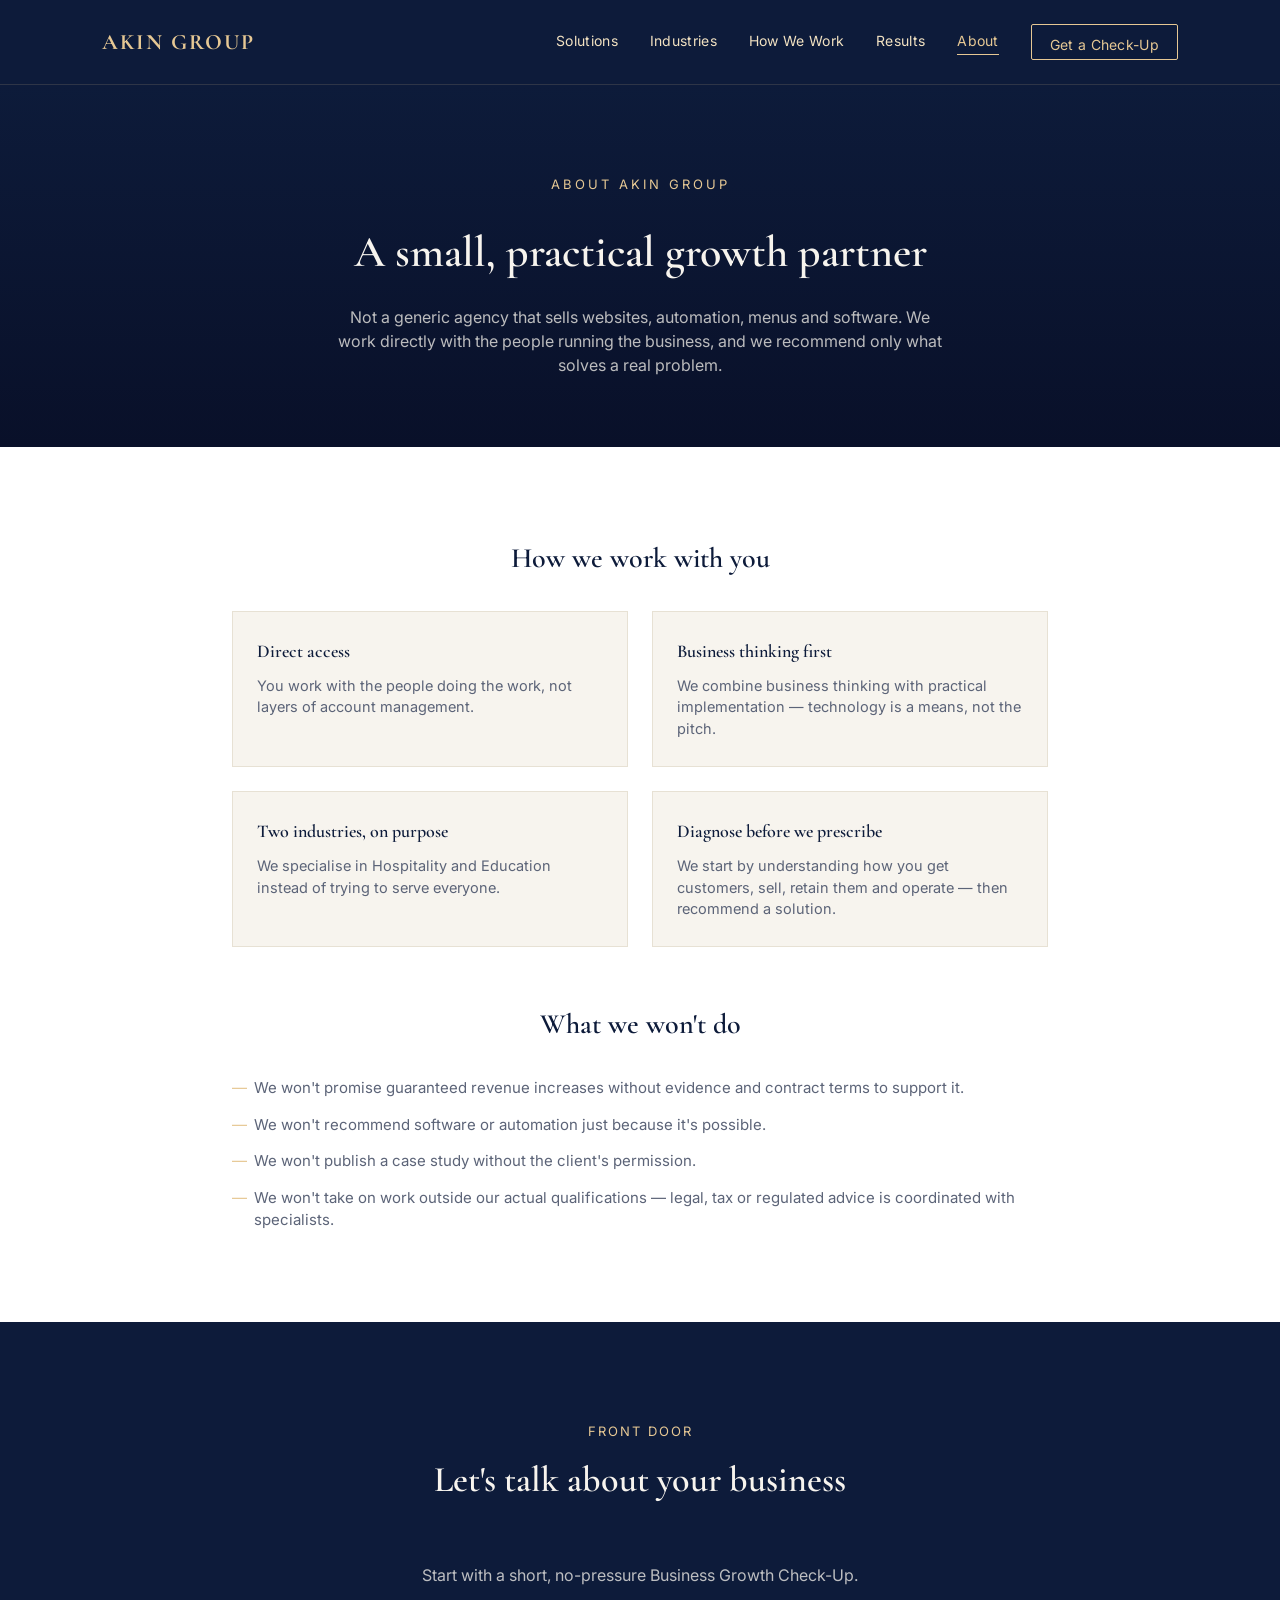
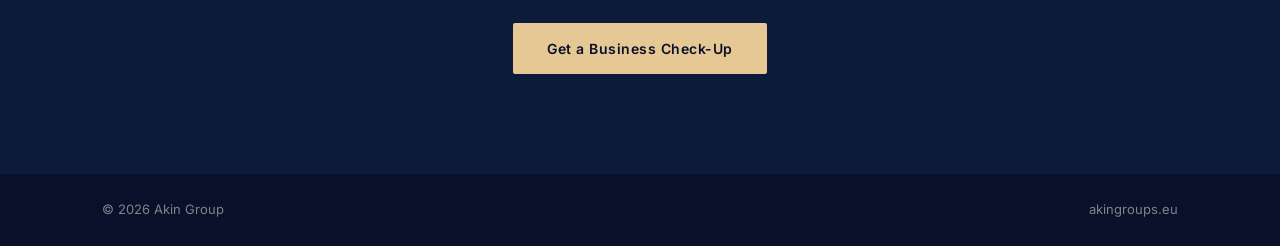
==== site/about.html @ c228239d "Initial commit: Akin Group marketing site Static site (14 pages) covering Solutions, Industries, How" ====
<!DOCTYPE html>
<html lang="en">
<head>
<meta charset="UTF-8">
<meta name="viewport" content="width=device-width, initial-scale=1.0">
<title>About | Akin Group</title>
<meta name="description" content="Akin Group is a small, practical business growth partner for Hospitality and Education.">
<link rel="stylesheet" href="styles.css">
</head>
<body>

<header class="site-header">
  <div class="container header-inner">
    <a href="index.html" class="logo">AKIN GROUP</a>
    <nav class="nav">
      <a href="solutions.html">Solutions</a>
      <a href="industries.html">Industries</a>
      <a href="how-we-work.html">How We Work</a>
      <a href="results.html">Results</a>
      <a href="about.html">About</a>
      <a href="contact.html" class="nav-cta">Get a Check-Up</a>
    </nav>
  </div>
</header>

<main>

  <section class="page-hero">
    <div class="container">
      <p class="eyebrow">About Akin Group</p>
      <h1>A small, practical growth partner</h1>
      <p class="page-hero-sub">Not a generic agency that sells websites, automation, menus and software. We work directly with the people running the business, and we recommend only what solves a real problem.</p>
    </div>
  </section>

  <section class="content-section">
    <div class="container narrow">
      <h2 class="content-h2">How we work with you</h2>
      <div class="about-points">
        <div class="about-point">
          <h3>Direct access</h3>
          <p>You work with the people doing the work, not layers of account management.</p>
        </div>
        <div class="about-point">
          <h3>Business thinking first</h3>
          <p>We combine business thinking with practical implementation &mdash; technology is a means, not the pitch.</p>
        </div>
        <div class="about-point">
          <h3>Two industries, on purpose</h3>
          <p>We specialise in Hospitality and Education instead of trying to serve everyone.</p>
        </div>
        <div class="about-point">
          <h3>Diagnose before we prescribe</h3>
          <p>We start by understanding how you get customers, sell, retain them and operate &mdash; then recommend a solution.</p>
        </div>
      </div>

      <h2 class="content-h2">What we won't do</h2>
      <ul class="plain-list">
        <li>We won't promise guaranteed revenue increases without evidence and contract terms to support it.</li>
        <li>We won't recommend software or automation just because it's possible.</li>
        <li>We won't publish a case study without the client's permission.</li>
        <li>We won't take on work outside our actual qualifications &mdash; legal, tax or regulated advice is coordinated with specialists.</li>
      </ul>
    </div>
  </section>

  <section class="cta-section">
    <div class="container">
      <p class="section-label">Front Door</p>
      <h2>Let's talk about your business</h2>
      <p class="cta-sub">Start with a short, no-pressure Business Growth Check-Up.</p>
      <a href="contact.html" class="btn btn-primary">Get a Business Check-Up</a>
    </div>
  </section>

</main>

<footer class="site-footer">
  <div class="container">
    <span>&copy; 2026 Akin Group</span>
    <span>akingroups.eu</span>
  </div>
</footer>

<script src="site.js" defer></script>
</body>
</html>
---- site/styles.css ----
@import url('https://fonts.googleapis.com/css2?family=Cormorant+Garamond:wght@500;600;700&family=Inter:wght@400;500;600&display=swap');

:root {
  --navy: #0d1b3a;
  --navy-deep: #091029;
  --gold: #e6c894;
  --gold-soft: #f2e2c2;
  --cream: #f7f4ee;
  --ink: #1c2333;
  --muted: #5c6478;
  --serif: 'Cormorant Garamond', Georgia, serif;
  --sans: 'Inter', -apple-system, sans-serif;
}

* { box-sizing: border-box; margin: 0; padding: 0; }

body {
  font-family: var(--sans);
  color: var(--ink);
  background: var(--cream);
  line-height: 1.5;
}

.container {
  max-width: 1140px;
  margin: 0 auto;
  padding: 0 32px;
}

h1, h2, h3 {
  font-family: var(--serif);
  font-weight: 600;
  color: var(--navy);
}

a { text-decoration: none; color: inherit; }

/* Focus visibility for keyboard users */
a:focus-visible,
button:focus-visible,
input:focus-visible,
select:focus-visible,
textarea:focus-visible {
  outline: 2px solid var(--gold);
  outline-offset: 2px;
}

/* Respect reduced-motion preference: kill transform/scroll motion, keep simple color fades */
@media (prefers-reduced-motion: reduce) {
  * { scroll-behavior: auto !important; }
  .card, .card:hover,
  .industry, .industry:hover,
  .btn, .btn:hover, .btn:active,
  .pager-arrow, .pager-prev:hover .pager-arrow, .pager-next:hover .pager-arrow,
  .card-link span, .industry-link span,
  .card:hover .card-link span, .industry:hover .industry-link span,
  .reveal {
    transition: none !important;
    transform: none !important;
    opacity: 1 !important;
  }
}

/* Scroll reveal */
.reveal {
  opacity: 0;
  transform: translateY(16px);
  transition: opacity 0.5s ease, transform 0.5s ease;
}

.reveal.is-visible {
  opacity: 1;
  transform: translateY(0);
}

/* Header */
.site-header {
  background: var(--navy);
  border-bottom: 1px solid rgba(230, 200, 148, 0.15);
  position: sticky;
  top: 0;
  z-index: 50;
  transition: box-shadow 0.2s ease, background 0.2s ease;
}

.site-header.is-scrolled {
  background: var(--navy-deep);
  box-shadow: 0 4px 20px rgba(0, 0, 0, 0.25);
}

.header-inner {
  display: flex;
  align-items: center;
  justify-content: space-between;
  height: 84px;
}

.logo {
  font-family: var(--serif);
  font-weight: 700;
  font-size: 22px;
  letter-spacing: 2px;
  color: var(--gold);
  transition: color 0.15s ease;
}

.logo:hover { color: var(--gold-soft); }

.nav {
  display: flex;
  align-items: center;
  gap: 32px;
}

.nav a {
  position: relative;
  font-size: 14px;
  color: var(--gold-soft);
  letter-spacing: 0.3px;
  padding-bottom: 4px;
  transition: color 0.15s ease;
}

.nav a:not(.nav-cta)::after {
  content: "";
  position: absolute;
  left: 0;
  bottom: 0;
  width: 0;
  height: 1px;
  background: var(--gold);
  transition: width 0.2s ease;
}

.nav a:not(.nav-cta):hover { color: var(--gold); }
.nav a:not(.nav-cta):hover::after { width: 100%; }

.nav a.is-active:not(.nav-cta) { color: var(--gold); }
.nav a.is-active:not(.nav-cta)::after { width: 100%; }

.nav-cta {
  border: 1px solid var(--gold);
  padding: 9px 18px;
  border-radius: 2px;
  color: var(--gold) !important;
  transition: background 0.15s ease, color 0.15s ease;
}

.nav-cta:hover {
  background: var(--gold);
  color: var(--navy-deep) !important;
}

/* Hero */
.hero {
  background: linear-gradient(180deg, var(--navy) 0%, var(--navy-deep) 100%);
  color: var(--cream);
  padding: 110px 0 100px;
  text-align: center;
}

.eyebrow {
  font-size: 13px;
  letter-spacing: 3px;
  text-transform: uppercase;
  color: var(--gold);
  margin-bottom: 24px;
}

.hero h1 {
  font-size: 56px;
  line-height: 1.15;
  color: var(--cream);
  max-width: 780px;
  margin: 0 auto 28px;
}

.hero-sub {
  max-width: 620px;
  margin: 0 auto 40px;
  color: rgba(247, 244, 238, 0.75);
  font-size: 17px;
}

.btn {
  display: inline-block;
  padding: 15px 34px;
  font-size: 14px;
  letter-spacing: 0.5px;
  border-radius: 2px;
  transition: background 0.15s ease, transform 0.15s ease, box-shadow 0.15s ease;
}

.btn-primary {
  background: var(--gold);
  color: var(--navy-deep);
  font-weight: 600;
}

.btn-primary:hover {
  background: var(--gold-soft);
  transform: translateY(-2px);
  box-shadow: 0 8px 20px rgba(230, 200, 148, 0.35);
}

.btn-primary:active {
  transform: translateY(0);
  box-shadow: none;
}

/* Loop bar */
.loop {
  background: var(--navy-deep);
  padding: 22px 0;
}

.loop-steps {
  list-style: none;
  display: flex;
  justify-content: center;
  flex-wrap: wrap;
  gap: 28px;
}

.loop-steps li {
  font-size: 13px;
  letter-spacing: 1px;
  color: rgba(247, 244, 238, 0.6);
  text-transform: uppercase;
  display: flex;
  align-items: center;
  gap: 8px;
}

.loop-steps span {
  color: var(--gold);
  font-family: var(--serif);
  font-size: 13px;
}

/* Section shared */
.section-label {
  font-size: 13px;
  letter-spacing: 2px;
  text-transform: uppercase;
  color: var(--gold);
  margin-bottom: 12px;
  text-align: center;
}

section h2 {
  font-size: 36px;
  text-align: center;
  margin-bottom: 56px;
}

.solutions, .industries, .process { padding: 100px 0; }

/* Cards */
.card-grid {
  display: grid;
  grid-template-columns: repeat(4, 1fr);
  gap: 28px;
}

.card {
  display: block;
  background: #fff;
  border: 1px solid #e7e1d4;
  padding: 32px 26px;
  transition: border-color 0.15s ease, transform 0.15s ease;
}

.card:hover {
  border-color: var(--gold);
  transform: translateY(-2px);
  box-shadow: 0 10px 24px rgba(13, 27, 58, 0.08);
}

.card-index {
  font-family: var(--serif);
  color: var(--gold);
  font-size: 22px;
  display: block;
  margin-bottom: 14px;
}

.card h3 {
  font-size: 20px;
  margin-bottom: 12px;
}

.card p {
  color: var(--muted);
  font-size: 14.5px;
}

.card-link, .industry-link {
  display: inline-block;
  margin-top: 16px;
  color: var(--navy);
  font-weight: 600;
  font-size: 13px;
  letter-spacing: 0.3px;
}

.card-link span, .industry-link span {
  display: inline-block;
  transition: transform 0.15s ease;
}

.card:hover .card-link span, .industry:hover .industry-link span {
  transform: translateX(4px);
}

/* Industries */
.industries { background: #fff; }

.industry-grid {
  display: grid;
  grid-template-columns: repeat(3, 1fr);
  gap: 28px;
}

.industry {
  display: block;
  padding: 36px 30px;
  border-left: 3px solid var(--gold);
  background: var(--cream);
  transition: background 0.15s ease;
}

.industry:hover { background: #efe8d8; }

.industry h3 {
  font-size: 21px;
  margin-bottom: 10px;
}

.industry p {
  color: var(--muted);
  font-size: 14.5px;
}

/* Process */
.process-steps {
  list-style: none;
  display: flex;
  flex-wrap: wrap;
  justify-content: center;
  gap: 12px;
}

.process-steps li {
  font-family: var(--serif);
  font-size: 16px;
  color: var(--navy);
  background: #fff;
  border: 1px solid #e7e1d4;
  padding: 12px 22px;
  transition: background 0.15s ease, border-color 0.15s ease;
}

.process-steps li:hover {
  background: var(--cream);
  border-color: var(--gold);
}

/* CTA */
.cta-section {
  background: var(--navy);
  color: var(--cream);
  text-align: center;
  padding: 100px 0;
}

.cta-section h2 { color: var(--cream); }
.cta-section .section-label { color: var(--gold); }

.cta-sub {
  max-width: 560px;
  margin: 0 auto 36px;
  color: rgba(247, 244, 238, 0.75);
  font-size: 16px;
}

/* Footer */
.site-footer {
  background: var(--navy-deep);
  color: rgba(247, 244, 238, 0.5);
  font-size: 13px;
  padding: 26px 0;
}

.site-footer .container {
  display: flex;
  justify-content: space-between;
}

/* Detail pages: two-col lists, goal box, journey strip */
.two-col-list {
  list-style: none;
  display: grid;
  grid-template-columns: repeat(2, 1fr);
  gap: 12px 32px;
  margin-bottom: 8px;
}

.two-col-list li {
  padding-left: 22px;
  position: relative;
  color: var(--muted);
  font-size: 15px;
}

.two-col-list li::before {
  content: "\2014";
  position: absolute;
  left: 0;
  color: var(--gold);
}

.goal-box {
  background: var(--navy);
  color: var(--cream);
  padding: 30px 34px;
  margin: 40px 0 60px;
}

.goal-box .section-label { color: var(--gold); margin-bottom: 8px; }

.goal-box p {
  font-family: var(--serif);
  font-size: 21px;
  color: var(--cream);
}

.sub-block { margin-bottom: 56px; }
.sub-block h3.block-title {
  font-size: 20px;
  color: var(--navy);
  margin-bottom: 18px;
}

.journey-strip {
  display: flex;
  flex-wrap: wrap;
  justify-content: center;
  align-items: center;
  gap: 10px;
  margin: 48px 0;
}

.journey-strip span {
  font-family: var(--serif);
  font-size: 16px;
  color: var(--navy);
  background: var(--cream);
  border: 1px solid #e7e1d4;
  padding: 10px 18px;
  transition: background 0.15s ease, border-color 0.15s ease;
}

.journey-strip span:hover {
  background: #efe8d8;
  border-color: var(--gold);
}

.journey-strip em {
  color: var(--gold);
  font-style: normal;
}

.positioning-note {
  border-left: 3px solid var(--gold);
  padding: 20px 24px;
  background: var(--cream);
  font-size: 15.5px;
  color: var(--ink);
}

.positioning-note strong { color: var(--navy); }

/* Prev/next pager (solution & industry detail pages) */
.pager {
  display: flex;
  justify-content: space-between;
  gap: 24px;
  margin-top: 64px;
  padding-top: 36px;
  border-top: 1px solid #e7e1d4;
}

.pager-link {
  display: flex;
  flex-direction: column;
  gap: 6px;
  max-width: 46%;
  color: var(--navy);
}

.pager-next { text-align: right; margin-left: auto; }

.pager-label {
  font-size: 12px;
  letter-spacing: 1px;
  text-transform: uppercase;
  color: var(--gold);
  display: inline-flex;
  align-items: center;
  gap: 6px;
}

.pager-prev .pager-label { flex-direction: row; }
.pager-next .pager-label { flex-direction: row-reverse; }

.pager-arrow { transition: transform 0.15s ease; display: inline-block; }
.pager-prev:hover .pager-arrow { transform: translateX(-4px); }
.pager-next:hover .pager-arrow { transform: translateX(4px); }

.pager-title {
  font-family: var(--serif);
  font-size: 19px;
}

.pager-title { transition: color 0.15s ease; }
.pager-prev:hover .pager-title,
.pager-next:hover .pager-title { color: var(--gold); }

/* Page hero (sub-pages) */
.page-hero {
  background: linear-gradient(180deg, var(--navy) 0%, var(--navy-deep) 100%);
  color: var(--cream);
  padding: 90px 0 70px;
  text-align: center;
}

.page-hero h1 {
  color: var(--cream);
  font-size: 44px;
  margin: 18px 0 20px;
}

.page-hero-sub {
  max-width: 620px;
  margin: 0 auto;
  color: rgba(247, 244, 238, 0.75);
  font-size: 16px;
}

/* Generic content sections */
.content-section { padding: 90px 0; background: #fff; }
.container.narrow { max-width: 880px; }

.placeholder-note {
  background: var(--cream);
  border-left: 3px solid var(--gold);
  padding: 20px 24px;
  color: var(--muted);
  font-size: 15px;
  margin-bottom: 56px;
}

.content-h2 {
  font-size: 28px;
  margin-bottom: 32px;
}

.measure-grid, .about-points {
  display: grid;
  grid-template-columns: repeat(2, 1fr);
  gap: 24px;
  margin-bottom: 56px;
}

.measure-card, .about-point {
  padding: 26px 24px;
  background: var(--cream);
  border: 1px solid #e7e1d4;
  transition: background 0.15s ease, border-color 0.15s ease;
}

.measure-card:hover, .about-point:hover {
  background: #efe8d8;
  border-color: var(--gold);
}

.measure-card h3, .about-point h3 {
  font-size: 18px;
  margin-bottom: 10px;
}

.measure-card p, .about-point p {
  color: var(--muted);
  font-size: 14.5px;
}

.plain-list {
  list-style: none;
  display: flex;
  flex-direction: column;
  gap: 14px;
}

.plain-list li {
  padding-left: 22px;
  position: relative;
  color: var(--muted);
  font-size: 15px;
}

.plain-list li::before {
  content: "\2014";
  position: absolute;
  left: 0;
  color: var(--gold);
}

/* Contact page */
.contact-grid {
  display: grid;
  grid-template-columns: 1.4fr 1fr;
  gap: 48px;
}

.contact-form {
  display: flex;
  flex-direction: column;
  gap: 18px;
}

.contact-form label {
  display: flex;
  flex-direction: column;
  gap: 6px;
  font-size: 13px;
  color: var(--navy);
  font-weight: 500;
}

.contact-form input,
.contact-form select,
.contact-form textarea {
  font-family: var(--sans);
  font-size: 15px;
  padding: 11px 14px;
  border: 1px solid #d9d2c1;
  background: var(--cream);
  color: var(--ink);
  transition: border-color 0.15s ease, box-shadow 0.15s ease;
}

.contact-form input:focus,
.contact-form select:focus,
.contact-form textarea:focus {
  outline: none;
  border-color: var(--gold);
  box-shadow: 0 0 0 3px rgba(230, 200, 148, 0.25);
}

.contact-form button { align-self: flex-start; border: none; cursor: pointer; }

.contact-details {
  display: flex;
  flex-direction: column;
  gap: 26px;
}

.contact-item h3 {
  font-size: 15px;
  color: var(--navy);
  margin-bottom: 6px;
}

.contact-item p {
  color: var(--muted);
  font-size: 15px;
}

.contact-item a { color: var(--navy); font-weight: 500; }

/* Responsive */
@media (max-width: 900px) {
  .card-grid { grid-template-columns: repeat(2, 1fr); }
  .industry-grid { grid-template-columns: 1fr; }
  .hero h1 { font-size: 38px; }
  .nav { gap: 18px; }
  .nav a:not(.nav-cta) { display: none; }
  .contact-grid { grid-template-columns: 1fr; }
  .measure-grid, .about-points { grid-template-columns: 1fr; }
  .pager { flex-direction: column; gap: 20px; }
  .pager-link, .pager-next { max-width: 100%; text-align: left; margin-left: 0; }
  .pager-next .pager-label { flex-direction: row; }
}

@media (max-width: 560px) {
  .card-grid { grid-template-columns: 1fr; }
  section h2 { font-size: 28px; }
}
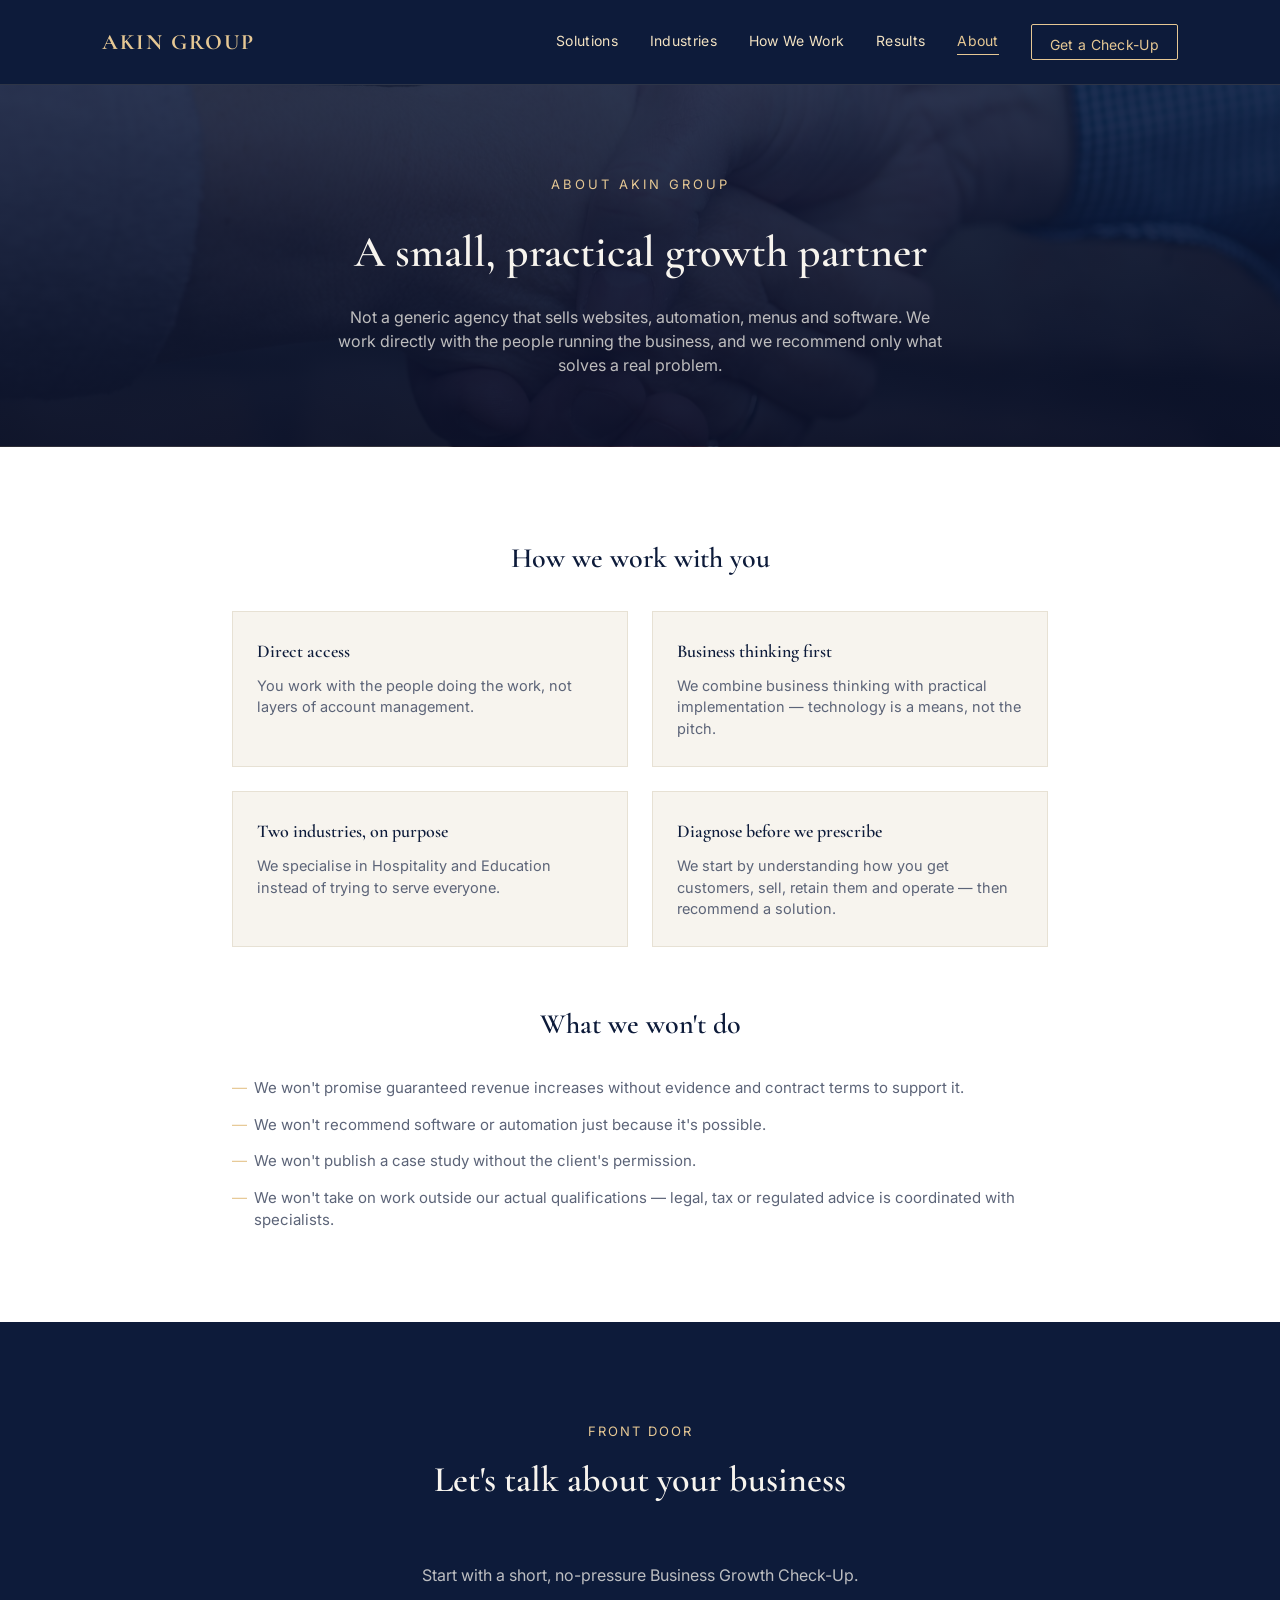
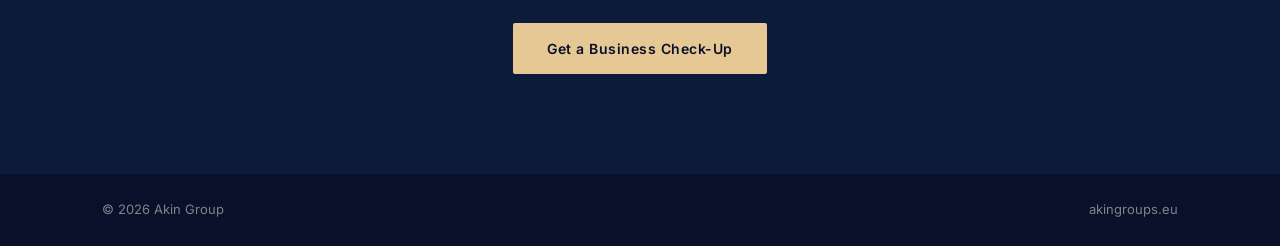
==== commit 12b90f6f: "Add stock photography to heroes and industry cards Free Unsplash-License images (images.unsplash.com" ====
--- a/site/about.html
+++ b/site/about.html
@@ -25,7 +25,7 @@
 
 <main>
 
-  <section class="page-hero">
+  <section class="page-hero" style="--bg-image:url('assets/images/about-handshake.jpg')">
     <div class="container">
       <p class="eyebrow">About Akin Group</p>
       <h1>A small, practical growth partner</h1>
--- a/site/styles.css
+++ b/site/styles.css
@@ -153,7 +153,10 @@
 
 /* Hero */
 .hero {
-  background: linear-gradient(180deg, var(--navy) 0%, var(--navy-deep) 100%);
+  background-color: var(--navy);
+  background-image: linear-gradient(180deg, rgba(13, 27, 58, 0.87) 0%, rgba(9, 16, 41, 0.94) 100%), var(--bg-image, none);
+  background-size: cover;
+  background-position: center;
   color: var(--cream);
   padding: 110px 0 100px;
   text-align: center;
@@ -324,13 +327,24 @@
 
 .industry {
   display: block;
-  padding: 36px 30px;
   border-left: 3px solid var(--gold);
   background: var(--cream);
   transition: background 0.15s ease;
+  overflow: hidden;
 }
 
 .industry:hover { background: #efe8d8; }
+
+.industry-img {
+  height: 150px;
+  background-size: cover;
+  background-position: center;
+  transition: transform 0.3s ease;
+}
+
+.industry:hover .industry-img { transform: scale(1.05); }
+
+.industry-body { padding: 28px 30px 32px; }
 
 .industry h3 {
   font-size: 21px;
@@ -529,7 +543,10 @@
 
 /* Page hero (sub-pages) */
 .page-hero {
-  background: linear-gradient(180deg, var(--navy) 0%, var(--navy-deep) 100%);
+  background-color: var(--navy);
+  background-image: linear-gradient(180deg, rgba(13, 27, 58, 0.87) 0%, rgba(9, 16, 41, 0.94) 100%), var(--bg-image, none);
+  background-size: cover;
+  background-position: center;
   color: var(--cream);
   padding: 90px 0 70px;
   text-align: center;
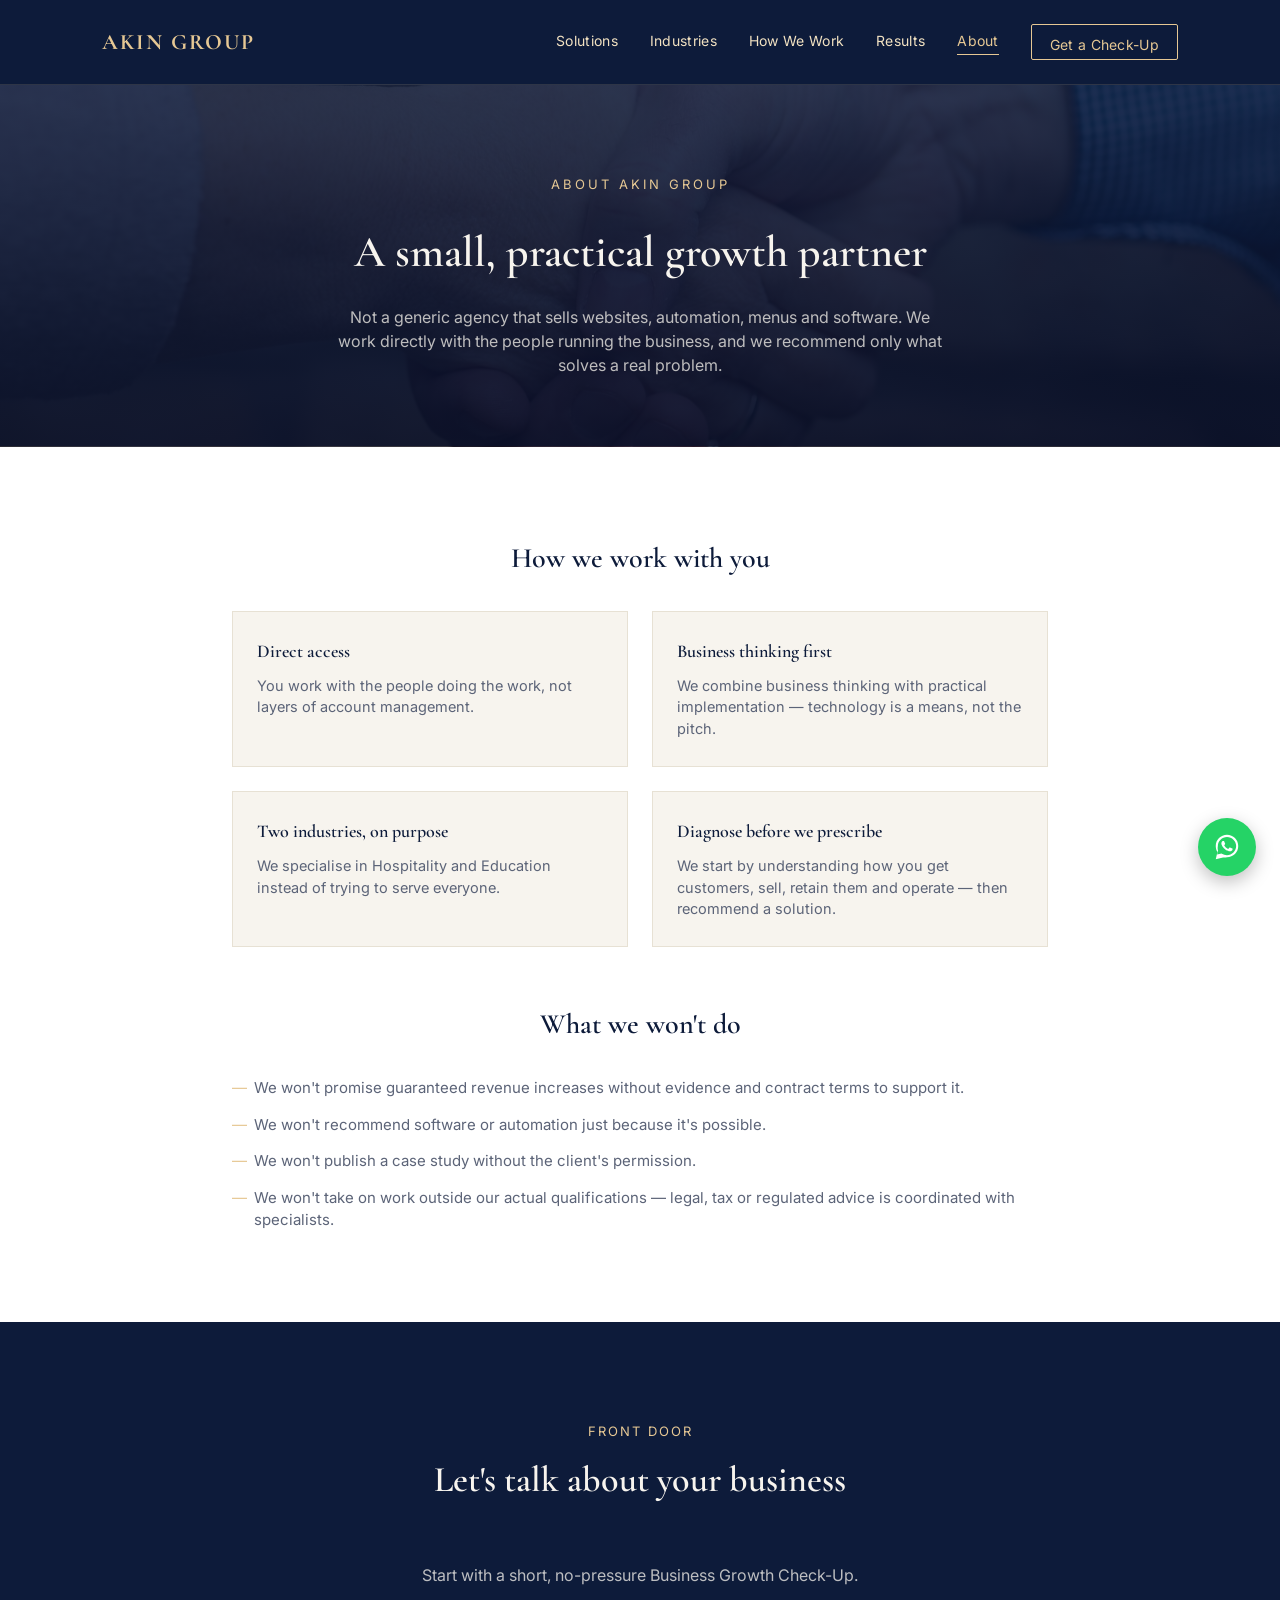
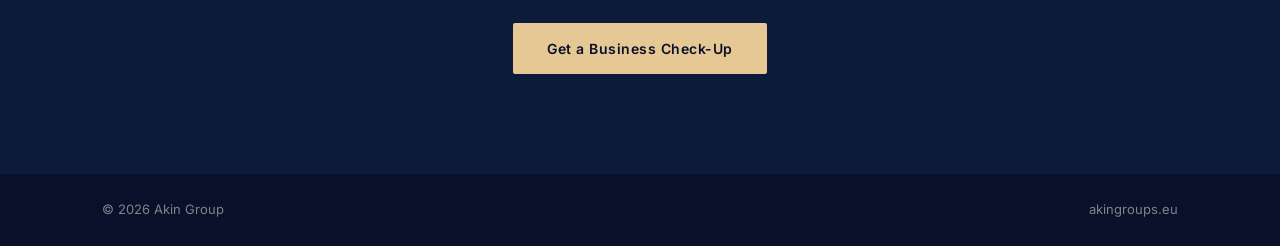
==== commit c2955729: "Add floating WhatsApp button, fixed bottom-right on every page Opens https://wa.me/<number> in a new" ====
--- a/site/about.html
+++ b/site/about.html
@@ -83,6 +83,9 @@
   </div>
 </footer>
 
+<a href="https://wa.me/YOUR_NUMBER_HERE" class="whatsapp-float" target="_blank" rel="noopener" aria-label="Chat on WhatsApp">
+  <svg viewBox="0 0 32 32" fill="white" xmlns="http://www.w3.org/2000/svg"><path d="M16.001 3C9.373 3 4 8.373 4 15c0 2.34.652 4.527 1.785 6.393L4 29l7.81-1.75A11.94 11.94 0 0 0 16.001 27C22.629 27 28 21.627 28 15S22.629 3 16.001 3zm0 21.75c-1.97 0-3.87-.53-5.52-1.53l-.395-.235-4.633 1.038 1.06-4.512-.257-.41A9.71 9.71 0 0 1 6.25 15c0-5.376 4.375-9.75 9.751-9.75S25.75 9.624 25.75 15 21.377 24.75 16.001 24.75zm5.36-7.29c-.294-.147-1.74-.858-2.01-.956-.27-.098-.467-.147-.664.147-.196.294-.76.956-.933 1.152-.172.196-.343.221-.637.074-.294-.147-1.242-.458-2.366-1.462-.875-.78-1.466-1.744-1.638-2.038-.172-.294-.018-.453.13-.6.133-.132.294-.343.441-.515.147-.172.196-.294.294-.49.098-.196.049-.368-.024-.515-.074-.147-.664-1.6-.91-2.192-.24-.577-.484-.5-.664-.51-.172-.008-.368-.01-.564-.01-.196 0-.515.074-.784.368-.27.294-1.03 1.006-1.03 2.453 0 1.447 1.054 2.845 1.2 3.04.147.196 2.075 3.168 5.028 4.442.703.303 1.251.484 1.679.62.705.224 1.347.192 1.854.117.566-.085 1.74-.712 1.985-1.4.245-.688.245-1.278.172-1.4-.073-.122-.27-.196-.564-.343z"/></svg>
+</a>
 <script src="site.js" defer></script>
 </body>
 </html>
--- a/site/styles.css
+++ b/site/styles.css
@@ -34,6 +34,39 @@
 }
 
 a { text-decoration: none; color: inherit; }
+
+/* WhatsApp floating button */
+.whatsapp-float {
+  position: fixed;
+  right: 24px;
+  bottom: 24px;
+  width: 58px;
+  height: 58px;
+  border-radius: 50%;
+  background: #25d366;
+  display: flex;
+  align-items: center;
+  justify-content: center;
+  box-shadow: 0 6px 18px rgba(0, 0, 0, 0.25);
+  z-index: 100;
+  transition: transform 0.15s ease, box-shadow 0.15s ease;
+}
+
+.whatsapp-float:hover {
+  transform: translateY(-3px) scale(1.05);
+  box-shadow: 0 10px 24px rgba(0, 0, 0, 0.3);
+}
+
+.whatsapp-float svg { width: 30px; height: 30px; }
+
+@media (prefers-reduced-motion: reduce) {
+  .whatsapp-float, .whatsapp-float:hover { transition: none !important; transform: none !important; }
+}
+
+@media (max-width: 560px) {
+  .whatsapp-float { right: 16px; bottom: 16px; width: 52px; height: 52px; }
+  .whatsapp-float svg { width: 26px; height: 26px; }
+}
 
 /* Focus visibility for keyboard users */
 a:focus-visible,
@@ -159,7 +192,6 @@
   background-position: center;
   color: var(--cream);
   padding: 110px 0 100px;
-  text-align: center;
 }
 
 .eyebrow {
@@ -171,18 +203,58 @@
 }
 
 .hero h1 {
-  font-size: 56px;
+  font-size: 52px;
   line-height: 1.15;
   color: var(--cream);
-  max-width: 780px;
-  margin: 0 auto 28px;
+  max-width: 620px;
+  margin: 0 0 24px;
 }
 
 .hero-sub {
-  max-width: 620px;
-  margin: 0 auto 40px;
+  max-width: 560px;
   color: rgba(247, 244, 238, 0.75);
   font-size: 17px;
+}
+
+.hero-grid {
+  display: flex;
+  align-items: center;
+  justify-content: space-between;
+  gap: 56px;
+  text-align: left;
+}
+
+.hero-content { flex: 1 1 auto; }
+.hero-content h1 { margin-left: 0; }
+
+.hero-cta { flex: 0 0 300px; }
+
+.hero-cta-card {
+  background: rgba(247, 244, 238, 0.06);
+  border: 1px solid rgba(230, 200, 148, 0.35);
+  padding: 30px 26px;
+  text-align: center;
+}
+
+.hero-cta-badge {
+  display: inline-block;
+  font-size: 12px;
+  letter-spacing: 1px;
+  text-transform: uppercase;
+  color: var(--gold);
+  background: rgba(230, 200, 148, 0.12);
+  border: 1px solid rgba(230, 200, 148, 0.4);
+  padding: 6px 14px;
+  border-radius: 20px;
+  margin-bottom: 18px;
+}
+
+.hero-cta-card .btn { display: block; margin-bottom: 14px; }
+
+.hero-cta-note {
+  font-size: 13px;
+  line-height: 1.5;
+  color: rgba(247, 244, 238, 0.65);
 }
 
 .btn {
@@ -270,8 +342,8 @@
   display: block;
   background: #fff;
   border: 1px solid #e7e1d4;
-  padding: 32px 26px;
   transition: border-color 0.15s ease, transform 0.15s ease;
+  overflow: hidden;
 }
 
 .card:hover {
@@ -279,6 +351,17 @@
   transform: translateY(-2px);
   box-shadow: 0 10px 24px rgba(13, 27, 58, 0.08);
 }
+
+.card-img {
+  height: 120px;
+  background-size: cover;
+  background-position: center;
+  transition: transform 0.3s ease;
+}
+
+.card:hover .card-img { transform: scale(1.05); }
+
+.card-body { padding: 26px 26px 28px; }
 
 .card-index {
   font-family: var(--serif);
@@ -653,6 +736,13 @@
   font-size: 13px;
   color: var(--navy);
   font-weight: 500;
+}
+
+.label-optional {
+  color: var(--muted);
+  font-weight: 400;
+  text-transform: none;
+  letter-spacing: normal;
 }
 
 .contact-form input,
@@ -708,6 +798,10 @@
   .pager { flex-direction: column; gap: 20px; }
   .pager-link, .pager-next { max-width: 100%; text-align: left; margin-left: 0; }
   .pager-next .pager-label { flex-direction: row; }
+  .hero-grid { flex-direction: column; text-align: center; gap: 36px; }
+  .hero-content h1 { max-width: 100%; margin-left: auto; margin-right: auto; }
+  .hero-sub { margin-left: auto; margin-right: auto; }
+  .hero-cta { flex: 0 0 auto; width: 100%; max-width: 340px; }
 }
 
 @media (max-width: 560px) {
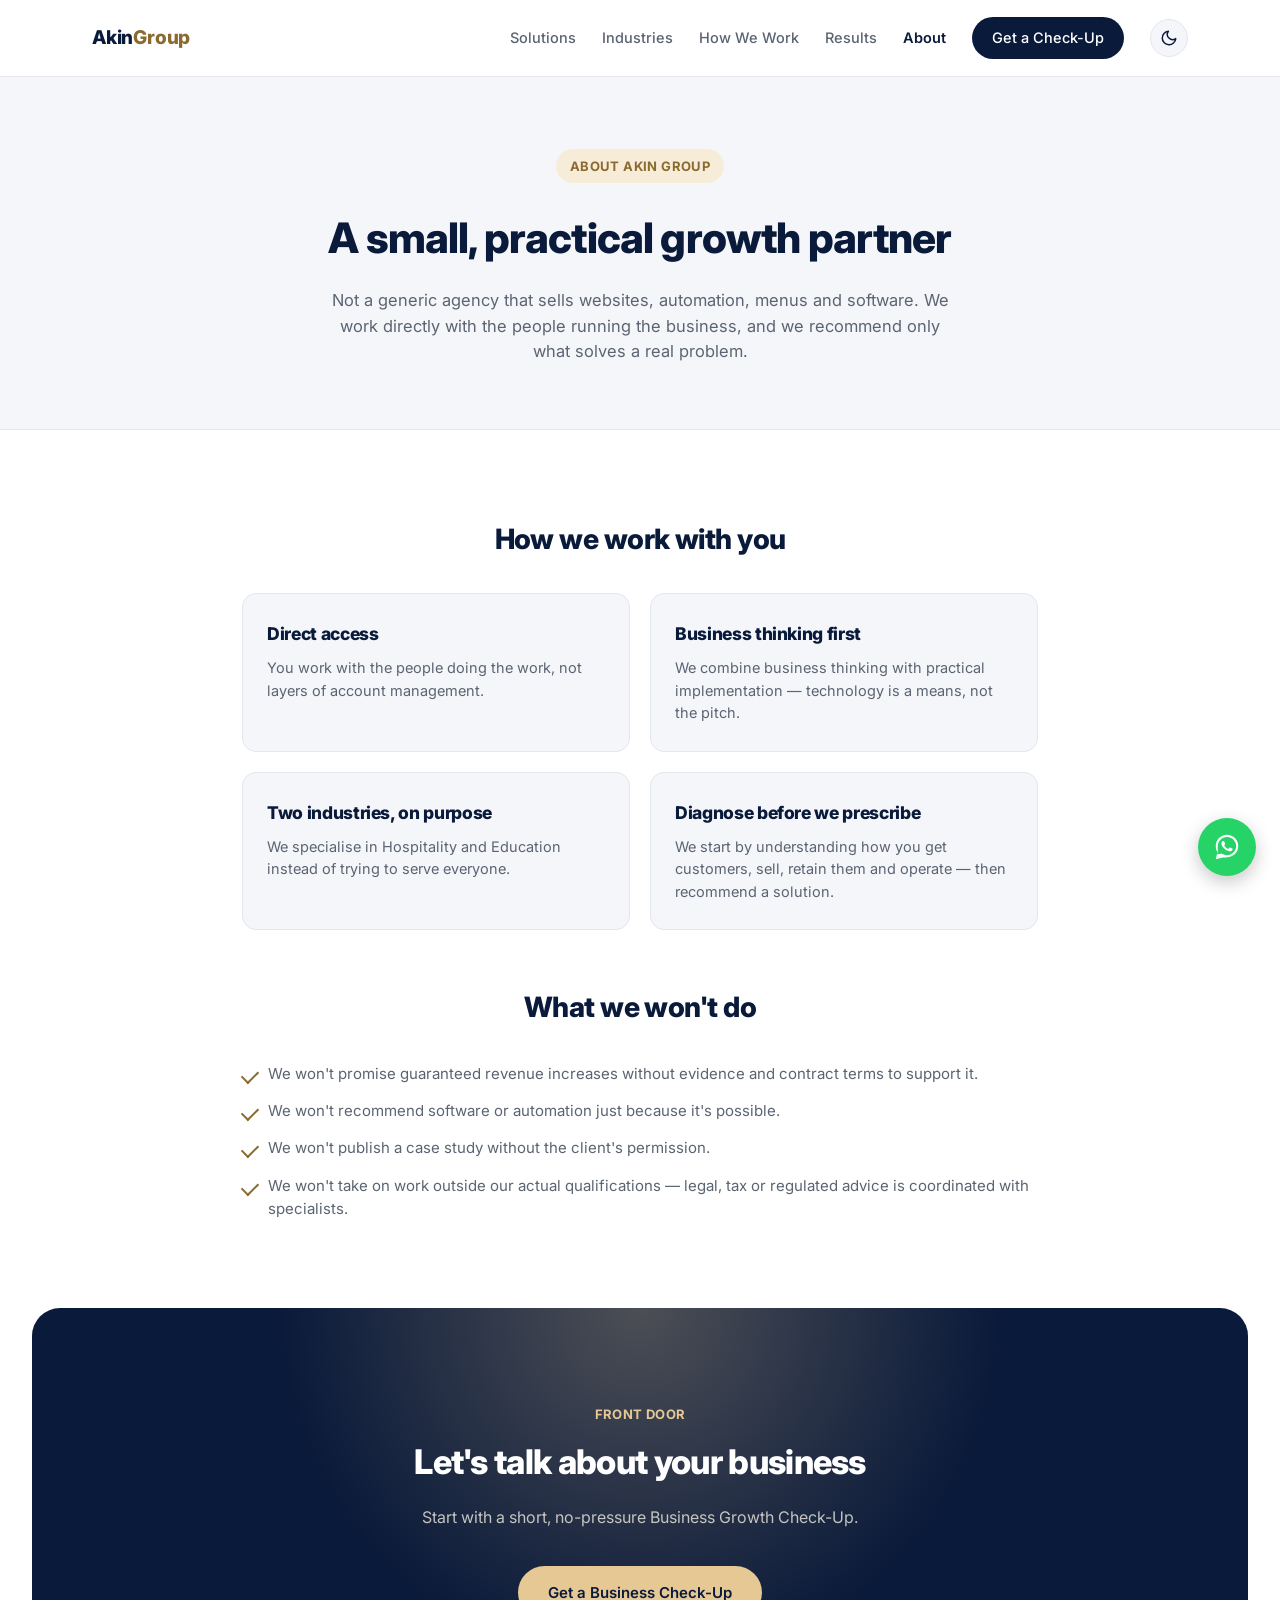
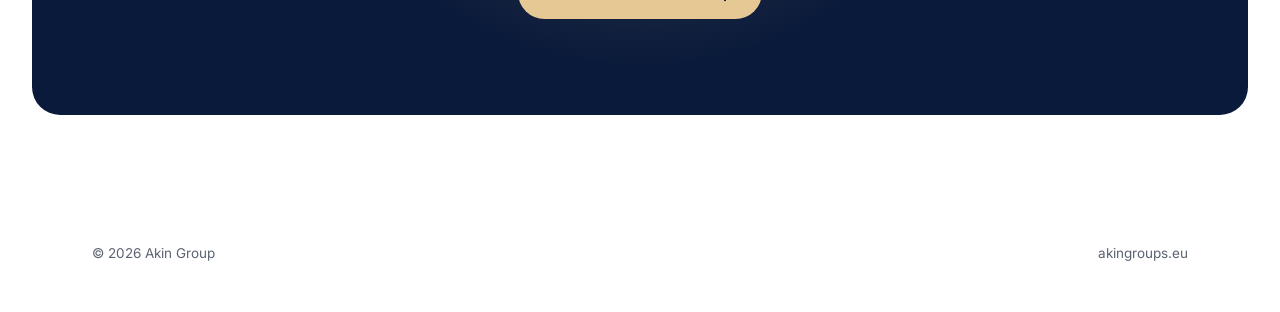
==== commit f62f8f6a: "Replace legacy serif/navy design with the modern redesign Rebuilds every page in a sans-serif, card-" ====
--- a/site/about.html
+++ b/site/about.html
@@ -1,17 +1,30 @@
 <!DOCTYPE html>
 <html lang="en">
 <head>
+<script>(function(){try{var t=localStorage.getItem('akin-theme');if(!t){t=window.matchMedia('(prefers-color-scheme: dark)').matches?'dark':'light';}document.documentElement.setAttribute('data-theme',t);}catch(e){}})();</script>
 <meta charset="UTF-8">
 <meta name="viewport" content="width=device-width, initial-scale=1.0">
 <title>About | Akin Group</title>
 <meta name="description" content="Akin Group is a small, practical business growth partner for Hospitality and Education.">
+<link rel="canonical" href="https://akingroups.eu/about.html">
+<meta property="og:type" content="website">
+<meta property="og:site_name" content="Akin Group">
+<meta property="og:title" content="About | Akin Group">
+<meta property="og:description" content="Akin Group is a small, practical business growth partner for Hospitality and Education.">
+<meta property="og:url" content="https://akingroups.eu/about.html">
+<meta property="og:image" content="https://akingroups.eu/assets/images/about-handshake.jpg">
+<meta name="twitter:card" content="summary_large_image">
+<meta name="twitter:title" content="About | Akin Group">
+<meta name="twitter:description" content="Akin Group is a small, practical business growth partner for Hospitality and Education.">
+<meta name="twitter:image" content="https://akingroups.eu/assets/images/about-handshake.jpg">
+<link rel="icon" href="favicon.svg" type="image/svg+xml">
 <link rel="stylesheet" href="styles.css">
 </head>
 <body>
 
 <header class="site-header">
   <div class="container header-inner">
-    <a href="index.html" class="logo">AKIN GROUP</a>
+    <a href="index.html" class="logo">Akin<span>Group</span></a>
     <nav class="nav">
       <a href="solutions.html">Solutions</a>
       <a href="industries.html">Industries</a>
@@ -19,15 +32,19 @@
       <a href="results.html">Results</a>
       <a href="about.html">About</a>
       <a href="contact.html" class="nav-cta">Get a Check-Up</a>
+      <button class="theme-toggle" type="button" aria-label="Toggle dark mode">
+        <svg class="icon-moon" viewBox="0 0 24 24" fill="none" stroke="currentColor" stroke-width="2" stroke-linecap="round" stroke-linejoin="round"><path d="M21 12.79A9 9 0 1 1 11.21 3 7 7 0 0 0 21 12.79Z"/></svg>
+        <svg class="icon-sun" viewBox="0 0 24 24" fill="none" stroke="currentColor" stroke-width="2" stroke-linecap="round" stroke-linejoin="round"><circle cx="12" cy="12" r="4"/><path d="M12 2v2M12 20v2M4.93 4.93l1.41 1.41M17.66 17.66l1.41 1.41M2 12h2M20 12h2M6.34 17.66l-1.41 1.41M19.07 4.93l-1.41 1.41"/></svg>
+      </button>
     </nav>
   </div>
 </header>
 
 <main>
 
-  <section class="page-hero" style="--bg-image:url('assets/images/about-handshake.jpg')">
+  <section class="page-hero">
     <div class="container">
-      <p class="eyebrow">About Akin Group</p>
+      <span class="eyebrow">About Akin Group</span>
       <h1>A small, practical growth partner</h1>
       <p class="page-hero-sub">Not a generic agency that sells websites, automation, menus and software. We work directly with the people running the business, and we recommend only what solves a real problem.</p>
     </div>
@@ -83,7 +100,7 @@
   </div>
 </footer>
 
-<a href="https://wa.me/YOUR_NUMBER_HERE" class="whatsapp-float" target="_blank" rel="noopener" aria-label="Chat on WhatsApp">
+<a href="https://wa.me/447909946215" class="whatsapp-float" target="_blank" rel="noopener" aria-label="Chat on WhatsApp">
   <svg viewBox="0 0 32 32" fill="white" xmlns="http://www.w3.org/2000/svg"><path d="M16.001 3C9.373 3 4 8.373 4 15c0 2.34.652 4.527 1.785 6.393L4 29l7.81-1.75A11.94 11.94 0 0 0 16.001 27C22.629 27 28 21.627 28 15S22.629 3 16.001 3zm0 21.75c-1.97 0-3.87-.53-5.52-1.53l-.395-.235-4.633 1.038 1.06-4.512-.257-.41A9.71 9.71 0 0 1 6.25 15c0-5.376 4.375-9.75 9.751-9.75S25.75 9.624 25.75 15 21.377 24.75 16.001 24.75zm5.36-7.29c-.294-.147-1.74-.858-2.01-.956-.27-.098-.467-.147-.664.147-.196.294-.76.956-.933 1.152-.172.196-.343.221-.637.074-.294-.147-1.242-.458-2.366-1.462-.875-.78-1.466-1.744-1.638-2.038-.172-.294-.018-.453.13-.6.133-.132.294-.343.441-.515.147-.172.196-.294.294-.49.098-.196.049-.368-.024-.515-.074-.147-.664-1.6-.91-2.192-.24-.577-.484-.5-.664-.51-.172-.008-.368-.01-.564-.01-.196 0-.515.074-.784.368-.27.294-1.03 1.006-1.03 2.453 0 1.447 1.054 2.845 1.2 3.04.147.196 2.075 3.168 5.028 4.442.703.303 1.251.484 1.679.62.705.224 1.347.192 1.854.117.566-.085 1.74-.712 1.985-1.4.245-.688.245-1.278.172-1.4-.073-.122-.27-.196-.564-.343z"/></svg>
 </a>
 <script src="site.js" defer></script>
--- a/site/styles.css
+++ b/site/styles.css
@@ -1,15 +1,83 @@
-@import url('https://fonts.googleapis.com/css2?family=Cormorant+Garamond:wght@500;600;700&family=Inter:wght@400;500;600&display=swap');
+@import url('https://fonts.googleapis.com/css2?family=Inter:wght@400;500;600;700;800&display=swap');
 
 :root {
-  --navy: #0d1b3a;
-  --navy-deep: #091029;
+  /* Brand constants — from the Akin Group business card, theme-invariant */
+  --navy: #0a1a3a;
   --gold: #e6c894;
-  --gold-soft: #f2e2c2;
-  --cream: #f7f4ee;
-  --ink: #1c2333;
-  --muted: #5c6478;
-  --serif: 'Cormorant Garamond', Georgia, serif;
-  --sans: 'Inter', -apple-system, sans-serif;
+
+  /* Light theme (default) */
+  --bg: #ffffff;
+  --bg-soft: #f5f6fa;
+  --card-bg: #ffffff;
+  --ink: #0a1a3a;
+  --muted: #5b6472;
+  --line: #e3e6ee;
+  --accent: var(--navy);
+  --accent-contrast: #ffffff;
+  --accent-hover: #16305e;
+  --accent-glow: rgba(10, 26, 58, 0.22);
+  --gold-dark: #8a6a2f;
+  --gold-tint: #f7ecd8;
+  --cta-bg: var(--navy);
+  --cta-ink: #ffffff;
+  --cta-glow: rgba(230, 200, 148, 0.3);
+
+  --sans: 'Inter', -apple-system, BlinkMacSystemFont, 'Segoe UI', sans-serif;
+  --radius: 14px;
+  --radius-sm: 8px;
+  --shadow: 0 1px 2px rgba(15, 23, 42, 0.04), 0 8px 24px rgba(15, 23, 42, 0.06);
+  --shadow-hover: 0 4px 10px rgba(15, 23, 42, 0.06), 0 16px 36px rgba(15, 23, 42, 0.1);
+}
+
+/* Dark theme — the business card's navy becomes the dominant surface color */
+[data-theme="dark"] {
+  --bg: #0a1a3a;
+  --bg-soft: #0e2249;
+  --card-bg: #10254e;
+  --ink: #f4efe4;
+  --muted: #b6bfd6;
+  --line: rgba(230, 200, 148, 0.16);
+  --accent: var(--gold);
+  --accent-contrast: var(--navy);
+  --accent-hover: #f0dfb8;
+  --accent-glow: rgba(230, 200, 148, 0.28);
+  --gold-dark: #f2e2c2;
+  --gold-tint: rgba(230, 200, 148, 0.14);
+  --cta-bg: #102a56;
+  --cta-ink: #f4efe4;
+  --cta-glow: rgba(230, 200, 148, 0.3);
+  --shadow: 0 1px 2px rgba(0, 0, 0, 0.35), 0 8px 24px rgba(0, 0, 0, 0.4);
+  --shadow-hover: 0 4px 14px rgba(0, 0, 0, 0.4), 0 20px 40px rgba(0, 0, 0, 0.5);
+}
+
+/* Page-to-page slide transition (native cross-document View Transitions).
+   Progressive enhancement: browsers without support just navigate normally. */
+@view-transition {
+  navigation: auto;
+}
+
+@media (prefers-reduced-motion: reduce) {
+  @view-transition {
+    navigation: none;
+  }
+}
+
+@media (prefers-reduced-motion: no-preference) {
+  ::view-transition-old(root) {
+    animation: 220ms cubic-bezier(0.4, 0, 1, 1) both akin-slide-out;
+  }
+
+  ::view-transition-new(root) {
+    animation: 320ms cubic-bezier(0.16, 1, 0.3, 1) both akin-slide-in;
+  }
+}
+
+@keyframes akin-slide-out {
+  to { transform: translateX(-4%); opacity: 0; }
+}
+
+@keyframes akin-slide-in {
+  from { transform: translateX(4%); opacity: 0; }
 }
 
 * { box-sizing: border-box; margin: 0; padding: 0; }
@@ -17,23 +85,777 @@
 body {
   font-family: var(--sans);
   color: var(--ink);
-  background: var(--cream);
-  line-height: 1.5;
+  background: var(--bg);
+  line-height: 1.55;
+  -webkit-font-smoothing: antialiased;
+  transition: background-color 0.25s ease, color 0.25s ease;
 }
 
 .container {
-  max-width: 1140px;
+  max-width: 1160px;
   margin: 0 auto;
   padding: 0 32px;
 }
 
-h1, h2, h3 {
-  font-family: var(--serif);
+.container.narrow { max-width: 860px; }
+
+h1, h2, h3, h4 {
+  font-family: var(--sans);
+  font-weight: 800;
+  letter-spacing: -0.02em;
+  color: var(--ink);
+}
+
+a { text-decoration: none; color: inherit; }
+
+img { max-width: 100%; display: block; }
+
+/* Focus visibility */
+a:focus-visible, button:focus-visible, input:focus-visible,
+select:focus-visible, textarea:focus-visible {
+  outline: 2px solid var(--accent);
+  outline-offset: 2px;
+}
+
+@media (prefers-reduced-motion: reduce) {
+  * { scroll-behavior: auto !important; }
+  body, .site-header, .card, .industry, .cta-section,
+  .contact-form input, .contact-form select, .contact-form textarea,
+  .measure-card, .about-point, .contact-item,
+  .loop-steps li, .process-steps li, .journey-strip span, .theme-toggle,
+  .card, .card:hover, .industry, .industry:hover,
+  .btn, .btn:hover, .btn:active,
+  .pager-arrow, .pager-prev:hover .pager-arrow, .pager-next:hover .pager-arrow,
+  .card-link span, .industry-link span,
+  .card:hover .card-link span, .industry:hover .industry-link span,
+  .reveal, .whatsapp-float, .whatsapp-float:hover {
+    transition: none !important;
+    transform: none !important;
+    opacity: 1 !important;
+  }
+}
+
+.reveal { opacity: 0; transform: translateY(16px); transition: opacity 0.5s ease, transform 0.5s ease; }
+.reveal.is-visible { opacity: 1; transform: translateY(0); }
+
+/* Badges / pills */
+.pill {
+  display: inline-flex;
+  align-items: center;
+  gap: 8px;
+  font-size: 13px;
   font-weight: 600;
-  color: var(--navy);
-}
-
-a { text-decoration: none; color: inherit; }
+  letter-spacing: 0.02em;
+  padding: 7px 14px;
+  border-radius: 999px;
+  background: var(--gold-tint);
+  color: var(--gold-dark);
+}
+
+/* Header */
+.site-header {
+  background: var(--bg);
+  background: color-mix(in srgb, var(--bg) 88%, transparent);
+  backdrop-filter: saturate(180%) blur(10px);
+  border-bottom: 1px solid var(--line);
+  position: sticky;
+  top: 0;
+  z-index: 50;
+  transition: box-shadow 0.2s ease, background-color 0.25s ease, border-color 0.25s ease;
+}
+
+.site-header.is-scrolled { box-shadow: 0 4px 20px rgba(0, 0, 0, 0.1); }
+
+.header-inner {
+  display: flex;
+  align-items: center;
+  justify-content: space-between;
+  height: 76px;
+}
+
+.logo {
+  font-weight: 800;
+  font-size: 19px;
+  letter-spacing: -0.01em;
+  color: var(--ink);
+}
+
+.logo span { color: var(--gold-dark); }
+
+.nav { display: flex; align-items: center; gap: 26px; }
+
+.nav a {
+  position: relative;
+  font-size: 14.5px;
+  font-weight: 500;
+  color: var(--muted);
+  transition: color 0.15s ease;
+}
+
+.nav a:not(.nav-cta):hover { color: var(--ink); }
+.nav a.is-active:not(.nav-cta) { color: var(--ink); font-weight: 600; }
+
+.nav-cta {
+  background: var(--accent);
+  color: var(--accent-contrast) !important;
+  padding: 10px 20px;
+  border-radius: 999px;
+  font-weight: 600;
+  transition: background 0.15s ease, transform 0.15s ease;
+}
+
+.nav-cta:hover { background: var(--accent-hover); transform: translateY(-1px); }
+
+.theme-toggle {
+  display: inline-flex;
+  align-items: center;
+  justify-content: center;
+  width: 38px;
+  height: 38px;
+  border-radius: 50%;
+  border: 1px solid var(--line);
+  background: var(--bg-soft);
+  color: var(--ink);
+  cursor: pointer;
+  flex-shrink: 0;
+  transition: background 0.15s ease, border-color 0.15s ease, transform 0.15s ease;
+}
+
+.theme-toggle:hover { border-color: var(--accent); transform: translateY(-1px); }
+.theme-toggle svg { width: 18px; height: 18px; display: block; }
+.theme-toggle .icon-sun { display: none; }
+[data-theme="dark"] .theme-toggle .icon-moon { display: none; }
+[data-theme="dark"] .theme-toggle .icon-sun { display: block; }
+
+/* Buttons */
+.btn {
+  display: inline-flex;
+  align-items: center;
+  gap: 8px;
+  padding: 15px 30px;
+  font-size: 15px;
+  font-weight: 600;
+  border-radius: 999px;
+  transition: background 0.15s ease, transform 0.15s ease, box-shadow 0.15s ease, color 0.15s ease;
+}
+
+.btn-primary {
+  background: var(--accent);
+  color: var(--accent-contrast);
+}
+
+.btn-primary:hover {
+  background: var(--accent-hover);
+  transform: translateY(-2px);
+  box-shadow: 0 10px 24px var(--accent-glow);
+}
+
+.btn-primary:active { transform: translateY(0); box-shadow: none; }
+
+.btn-ghost {
+  background: transparent;
+  color: var(--ink);
+  border: 1.5px solid var(--line);
+}
+
+.btn-ghost:hover { border-color: var(--ink); }
+
+/* Hero */
+.hero {
+  padding: 96px 0 88px;
+  background: linear-gradient(180deg, var(--bg-soft) 0%, var(--bg) 100%);
+  overflow: hidden;
+  position: relative;
+}
+
+.hero-grid {
+  display: grid;
+  grid-template-columns: 1.15fr 0.85fr;
+  gap: 56px;
+  align-items: center;
+}
+
+.eyebrow {
+  display: inline-flex;
+  align-items: center;
+  gap: 8px;
+  font-size: 13px;
+  font-weight: 700;
+  letter-spacing: 0.03em;
+  text-transform: uppercase;
+  color: var(--gold-dark);
+  background: var(--gold-tint);
+  padding: 7px 14px;
+  border-radius: 999px;
+  margin-bottom: 24px;
+}
+
+.eyebrow svg { width: 14px; height: 14px; flex-shrink: 0; }
+
+.hero h1 {
+  font-size: 54px;
+  line-height: 1.08;
+  margin: 0 0 22px;
+  max-width: 620px;
+}
+
+.hero h1 .hl { color: var(--accent); }
+
+.hero-sub {
+  max-width: 520px;
+  color: var(--muted);
+  font-size: 18px;
+}
+
+.hero-actions {
+  display: flex;
+  align-items: center;
+  gap: 18px;
+  margin-top: 34px;
+}
+
+.hero-note {
+  font-size: 13.5px;
+  color: var(--muted);
+  font-weight: 500;
+}
+
+.hero-visual {
+  position: relative;
+  border-radius: 24px;
+  overflow: hidden;
+  aspect-ratio: 4 / 5;
+  box-shadow: var(--shadow-hover);
+}
+
+.hero-visual img {
+  width: 100%;
+  height: 100%;
+  object-fit: cover;
+}
+
+.hero-stat-card {
+  position: absolute;
+  left: -18px;
+  bottom: 24px;
+  background: var(--card-bg);
+  border-radius: var(--radius);
+  box-shadow: var(--shadow-hover);
+  padding: 16px 20px;
+  display: flex;
+  align-items: center;
+  gap: 12px;
+  max-width: 240px;
+}
+
+.hero-stat-icon {
+  width: 40px;
+  height: 40px;
+  border-radius: 10px;
+  background: var(--gold-tint);
+  color: var(--gold-dark);
+  display: flex;
+  align-items: center;
+  justify-content: center;
+  flex-shrink: 0;
+}
+
+.hero-stat-icon svg { width: 19px; height: 19px; }
+
+.hero-stat-card strong { display: block; font-size: 14px; color: var(--ink); }
+.hero-stat-card span { font-size: 12.5px; color: var(--muted); }
+
+/* Loop / process strip */
+.loop {
+  padding: 22px 0;
+  border-top: 1px solid var(--line);
+  border-bottom: 1px solid var(--line);
+  background: var(--bg-soft);
+}
+
+.loop-steps {
+  list-style: none;
+  display: flex;
+  justify-content: center;
+  flex-wrap: wrap;
+  gap: 10px;
+}
+
+.loop-steps li {
+  font-size: 13px;
+  font-weight: 600;
+  color: var(--muted);
+  background: var(--card-bg);
+  border: 1px solid var(--line);
+  border-radius: 999px;
+  padding: 8px 16px;
+  display: flex;
+  align-items: center;
+  gap: 8px;
+  transition: background-color 0.25s ease, border-color 0.25s ease;
+}
+
+.loop-steps span {
+  color: var(--gold-dark);
+  font-weight: 800;
+  font-size: 12px;
+}
+
+/* Section shared */
+.section-label {
+  font-size: 13px;
+  font-weight: 700;
+  letter-spacing: 0.03em;
+  text-transform: uppercase;
+  color: var(--gold-dark);
+  margin-bottom: 12px;
+  text-align: center;
+}
+
+section h2 {
+  font-size: 34px;
+  text-align: center;
+  margin-bottom: 16px;
+  letter-spacing: -0.02em;
+}
+
+.section-sub {
+  text-align: center;
+  color: var(--muted);
+  font-size: 16px;
+  max-width: 560px;
+  margin: 0 auto 52px;
+}
+
+.solutions, .industries, .process { padding: 96px 0; }
+
+/* Cards */
+.card-grid {
+  display: grid;
+  grid-template-columns: repeat(4, 1fr);
+  gap: 24px;
+}
+
+.card {
+  display: block;
+  background: var(--card-bg);
+  border: 1px solid var(--line);
+  border-radius: var(--radius);
+  padding: 28px 24px;
+  transition: border-color 0.15s ease, transform 0.15s ease, box-shadow 0.15s ease, background-color 0.25s ease;
+}
+
+.card:hover {
+  border-color: var(--accent);
+  transform: translateY(-4px);
+  box-shadow: var(--shadow-hover);
+}
+
+.card-icon {
+  width: 48px;
+  height: 48px;
+  border-radius: 12px;
+  display: flex;
+  align-items: center;
+  justify-content: center;
+  margin-bottom: 20px;
+  background: var(--gold-tint);
+  color: var(--gold-dark);
+}
+
+.card-icon svg { width: 24px; height: 24px; }
+
+.card:nth-child(even) .card-icon { background: var(--bg-soft); }
+
+.card-index {
+  color: var(--muted);
+  font-size: 13px;
+  font-weight: 700;
+  display: block;
+  margin-bottom: 8px;
+}
+
+.card h3 { font-size: 19px; margin-bottom: 10px; }
+
+.card p { color: var(--muted); font-size: 14.5px; }
+
+.card-link, .industry-link {
+  display: inline-flex;
+  align-items: center;
+  gap: 6px;
+  margin-top: 18px;
+  color: var(--accent);
+  font-weight: 700;
+  font-size: 13.5px;
+}
+
+.card-link span, .industry-link span { display: inline-block; transition: transform 0.15s ease; }
+.card:hover .card-link span, .industry:hover .industry-link span { transform: translateX(4px); }
+
+/* Industries */
+.industries { background: var(--bg-soft); }
+
+.industry-grid {
+  display: grid;
+  grid-template-columns: repeat(3, 1fr);
+  gap: 24px;
+}
+
+.industry {
+  display: block;
+  border-radius: var(--radius);
+  background: var(--card-bg);
+  border: 1px solid var(--line);
+  overflow: hidden;
+  transition: transform 0.15s ease, box-shadow 0.15s ease, background-color 0.25s ease;
+}
+
+.industry:hover { transform: translateY(-4px); box-shadow: var(--shadow-hover); }
+
+.industry-img {
+  height: 160px;
+  background-size: cover;
+  background-position: center;
+}
+
+.industry-body { padding: 24px 26px 28px; }
+
+.industry h3 { font-size: 20px; margin-bottom: 10px; }
+.industry p { color: var(--muted); font-size: 14.5px; }
+
+/* Process */
+.process { background: var(--bg); }
+
+.process-steps {
+  list-style: none;
+  display: grid;
+  grid-template-columns: repeat(4, 1fr);
+  gap: 16px;
+}
+
+.process-steps li {
+  font-size: 15px;
+  font-weight: 700;
+  color: var(--ink);
+  background: var(--bg-soft);
+  border: 1px solid var(--line);
+  border-radius: var(--radius-sm);
+  padding: 16px 18px;
+  transition: background 0.15s ease, border-color 0.15s ease, transform 0.15s ease;
+  counter-increment: step;
+  position: relative;
+  padding-left: 44px;
+}
+
+.process-steps { counter-reset: step; }
+
+.process-steps li::before {
+  content: counter(step);
+  position: absolute;
+  left: 14px;
+  top: 50%;
+  transform: translateY(-50%);
+  color: var(--gold-dark);
+  font-weight: 800;
+  font-size: 13px;
+}
+
+.process-steps li:hover { border-color: var(--accent); transform: translateY(-2px); }
+
+/* Trust strip */
+.trust {
+  padding: 40px 0;
+  border-top: 1px solid var(--line);
+  border-bottom: 1px solid var(--line);
+}
+
+.trust-grid {
+  display: grid;
+  grid-template-columns: repeat(4, 1fr);
+  gap: 24px;
+  text-align: center;
+}
+
+.trust-item strong {
+  display: block;
+  font-size: 28px;
+  font-weight: 800;
+  color: var(--ink);
+  margin-bottom: 4px;
+}
+
+.trust-item span { font-size: 13.5px; color: var(--muted); font-weight: 500; }
+
+/* CTA — always the business-card navy panel, in both themes */
+.cta-section {
+  background: var(--cta-bg);
+  color: var(--cta-ink);
+  text-align: center;
+  padding: 96px 0;
+  border-radius: 28px;
+  margin: 0 32px 96px;
+  position: relative;
+  overflow: hidden;
+  transition: background-color 0.25s ease;
+}
+
+.cta-section::before {
+  content: "";
+  position: absolute;
+  inset: 0;
+  background: radial-gradient(600px circle at 50% 0%, var(--cta-glow), transparent 60%);
+  pointer-events: none;
+}
+
+.cta-section .container { position: relative; }
+.cta-section h2 { color: var(--cta-ink); }
+.cta-section .section-label { color: var(--gold); }
+
+.cta-sub {
+  max-width: 540px;
+  margin: 0 auto 36px;
+  color: rgba(244, 239, 228, 0.78);
+  font-size: 16px;
+}
+
+.cta-section .btn-primary { background: var(--gold); color: var(--navy); }
+.cta-section .btn-primary:hover { background: var(--gold-dark); }
+
+/* Footer */
+.site-footer {
+  color: var(--muted);
+  font-size: 13.5px;
+  padding: 32px 0 48px;
+}
+
+.site-footer .container { display: flex; justify-content: space-between; }
+
+/* Detail pages */
+.two-col-list {
+  list-style: none;
+  display: grid;
+  grid-template-columns: repeat(2, 1fr);
+  gap: 12px 32px;
+  margin-bottom: 8px;
+}
+
+.two-col-list li {
+  padding-left: 26px;
+  position: relative;
+  color: var(--muted);
+  font-size: 15px;
+}
+
+.two-col-list li::before {
+  content: "";
+  position: absolute;
+  left: 0;
+  top: 8px;
+  width: 14px;
+  height: 8px;
+  border-left: 2px solid var(--gold-dark);
+  border-bottom: 2px solid var(--gold-dark);
+  transform: rotate(-45deg);
+}
+
+.goal-box {
+  background: var(--gold-tint);
+  border-radius: var(--radius);
+  color: var(--ink);
+  padding: 30px 34px;
+  margin: 40px 0 60px;
+}
+
+.goal-box .section-label { color: var(--gold-dark); margin-bottom: 8px; text-align: left; }
+
+.goal-box p { font-weight: 700; font-size: 21px; color: var(--ink); }
+
+.sub-block { margin-bottom: 56px; }
+.sub-block h3.block-title { font-size: 20px; color: var(--ink); margin-bottom: 18px; }
+
+.journey-strip {
+  display: flex;
+  flex-wrap: wrap;
+  justify-content: center;
+  align-items: center;
+  gap: 10px;
+  margin: 8px 0 48px;
+}
+
+.journey-strip span {
+  font-size: 14.5px;
+  font-weight: 700;
+  color: var(--ink);
+  background: var(--bg-soft);
+  border: 1px solid var(--line);
+  border-radius: 999px;
+  padding: 9px 18px;
+  transition: background 0.15s ease, border-color 0.15s ease;
+}
+
+.journey-strip span:hover { background: var(--gold-tint); border-color: var(--gold-dark); }
+.journey-strip em { color: var(--gold-dark); font-style: normal; }
+
+.positioning-note {
+  border-left: 3px solid var(--gold-dark);
+  border-radius: 0 var(--radius-sm) var(--radius-sm) 0;
+  padding: 20px 24px;
+  background: var(--bg-soft);
+  font-size: 15.5px;
+  color: var(--ink);
+}
+
+.positioning-note strong { color: var(--ink); }
+
+/* Pager */
+.pager {
+  display: flex;
+  justify-content: space-between;
+  gap: 24px;
+  margin-top: 64px;
+  padding-top: 36px;
+  border-top: 1px solid var(--line);
+}
+
+.pager-link { display: flex; flex-direction: column; gap: 6px; max-width: 46%; color: var(--ink); }
+.pager-next { text-align: right; margin-left: auto; }
+
+.pager-label {
+  font-size: 12px;
+  font-weight: 700;
+  letter-spacing: 0.03em;
+  text-transform: uppercase;
+  color: var(--gold-dark);
+  display: inline-flex;
+  align-items: center;
+  gap: 6px;
+}
+
+.pager-prev .pager-label { flex-direction: row; }
+.pager-next .pager-label { flex-direction: row-reverse; }
+
+.pager-arrow { transition: transform 0.15s ease; display: inline-block; }
+.pager-prev:hover .pager-arrow { transform: translateX(-4px); }
+.pager-next:hover .pager-arrow { transform: translateX(4px); }
+
+.pager-title { font-size: 18px; font-weight: 700; transition: color 0.15s ease; }
+.pager-prev:hover .pager-title, .pager-next:hover .pager-title { color: var(--accent); }
+
+/* Page hero */
+.page-hero {
+  padding: 72px 0 64px;
+  background: var(--bg-soft);
+  text-align: center;
+  border-bottom: 1px solid var(--line);
+  transition: background-color 0.25s ease, border-color 0.25s ease;
+}
+
+.page-hero h1 { font-size: 42px; margin: 4px 0 18px; }
+.page-hero .eyebrow { margin-bottom: 18px; }
+
+.page-hero-sub { max-width: 620px; margin: 0 auto; color: var(--muted); font-size: 16.5px; }
+
+/* Content sections */
+.content-section { padding: 88px 0; background: var(--bg); }
+
+.placeholder-note {
+  background: var(--gold-tint);
+  border-left: 3px solid var(--gold-dark);
+  border-radius: 0 var(--radius-sm) var(--radius-sm) 0;
+  padding: 20px 24px;
+  color: var(--ink);
+  font-size: 15px;
+  margin-bottom: 56px;
+}
+
+.content-h2 { font-size: 28px; margin-bottom: 32px; }
+
+.measure-grid, .about-points {
+  display: grid;
+  grid-template-columns: repeat(2, 1fr);
+  gap: 20px;
+  margin-bottom: 56px;
+}
+
+.measure-card, .about-point {
+  padding: 26px 24px;
+  background: var(--bg-soft);
+  border: 1px solid var(--line);
+  border-radius: var(--radius);
+  transition: border-color 0.15s ease, transform 0.15s ease, background-color 0.25s ease;
+}
+
+.measure-card:hover, .about-point:hover { border-color: var(--accent); transform: translateY(-2px); }
+
+.measure-card h3, .about-point h3 { font-size: 17.5px; margin-bottom: 10px; }
+.measure-card p, .about-point p { color: var(--muted); font-size: 14.5px; }
+
+.plain-list { list-style: none; display: flex; flex-direction: column; gap: 14px; }
+
+.plain-list li { padding-left: 26px; position: relative; color: var(--muted); font-size: 15px; }
+
+.plain-list li::before {
+  content: "";
+  position: absolute;
+  left: 0;
+  top: 8px;
+  width: 14px;
+  height: 8px;
+  border-left: 2px solid var(--gold-dark);
+  border-bottom: 2px solid var(--gold-dark);
+  transform: rotate(-45deg);
+}
+
+/* Contact page */
+.contact-grid { display: grid; grid-template-columns: 1.4fr 1fr; gap: 48px; }
+
+.contact-form { display: flex; flex-direction: column; gap: 18px; }
+
+.contact-form label {
+  display: flex;
+  flex-direction: column;
+  gap: 6px;
+  font-size: 13.5px;
+  color: var(--ink);
+  font-weight: 600;
+}
+
+.label-optional { color: var(--muted); font-weight: 400; text-transform: none; }
+
+.contact-form input, .contact-form select, .contact-form textarea {
+  font-family: var(--sans);
+  font-size: 15px;
+  padding: 12px 16px;
+  border: 1.5px solid var(--line);
+  border-radius: var(--radius-sm);
+  background: var(--bg-soft);
+  color: var(--ink);
+  transition: border-color 0.15s ease, box-shadow 0.15s ease, background-color 0.25s ease;
+}
+
+.contact-form input:focus, .contact-form select:focus, .contact-form textarea:focus {
+  outline: none;
+  border-color: var(--accent);
+  box-shadow: 0 0 0 4px var(--gold-tint);
+  background: var(--card-bg);
+}
+
+.contact-form button { align-self: flex-start; border: none; cursor: pointer; }
+
+.contact-details { display: flex; flex-direction: column; gap: 24px; }
+
+.contact-item {
+  padding: 20px 22px;
+  background: var(--bg-soft);
+  border: 1px solid var(--line);
+  border-radius: var(--radius);
+  transition: background-color 0.25s ease, border-color 0.25s ease;
+}
+
+.contact-item h3 { font-size: 14px; color: var(--muted); font-weight: 600; margin-bottom: 6px; text-transform: uppercase; letter-spacing: 0.02em; }
+.contact-item p { color: var(--ink); font-size: 16px; font-weight: 600; }
+.contact-item a { color: var(--ink); }
+.contact-item a:hover { color: var(--gold-dark); }
 
 /* WhatsApp floating button */
 .whatsapp-float {
@@ -47,764 +869,39 @@
   display: flex;
   align-items: center;
   justify-content: center;
-  box-shadow: 0 6px 18px rgba(0, 0, 0, 0.25);
+  box-shadow: 0 6px 18px rgba(0, 0, 0, 0.22);
   z-index: 100;
   transition: transform 0.15s ease, box-shadow 0.15s ease;
 }
 
-.whatsapp-float:hover {
-  transform: translateY(-3px) scale(1.05);
-  box-shadow: 0 10px 24px rgba(0, 0, 0, 0.3);
-}
-
+.whatsapp-float:hover { transform: translateY(-3px) scale(1.05); box-shadow: 0 10px 24px rgba(0, 0, 0, 0.28); }
 .whatsapp-float svg { width: 30px; height: 30px; }
 
-@media (prefers-reduced-motion: reduce) {
-  .whatsapp-float, .whatsapp-float:hover { transition: none !important; transform: none !important; }
-}
-
-@media (max-width: 560px) {
-  .whatsapp-float { right: 16px; bottom: 16px; width: 52px; height: 52px; }
-  .whatsapp-float svg { width: 26px; height: 26px; }
-}
-
-/* Focus visibility for keyboard users */
-a:focus-visible,
-button:focus-visible,
-input:focus-visible,
-select:focus-visible,
-textarea:focus-visible {
-  outline: 2px solid var(--gold);
-  outline-offset: 2px;
-}
-
-/* Respect reduced-motion preference: kill transform/scroll motion, keep simple color fades */
-@media (prefers-reduced-motion: reduce) {
-  * { scroll-behavior: auto !important; }
-  .card, .card:hover,
-  .industry, .industry:hover,
-  .btn, .btn:hover, .btn:active,
-  .pager-arrow, .pager-prev:hover .pager-arrow, .pager-next:hover .pager-arrow,
-  .card-link span, .industry-link span,
-  .card:hover .card-link span, .industry:hover .industry-link span,
-  .reveal {
-    transition: none !important;
-    transform: none !important;
-    opacity: 1 !important;
-  }
-}
-
-/* Scroll reveal */
-.reveal {
-  opacity: 0;
-  transform: translateY(16px);
-  transition: opacity 0.5s ease, transform 0.5s ease;
-}
-
-.reveal.is-visible {
-  opacity: 1;
-  transform: translateY(0);
-}
-
-/* Header */
-.site-header {
-  background: var(--navy);
-  border-bottom: 1px solid rgba(230, 200, 148, 0.15);
-  position: sticky;
-  top: 0;
-  z-index: 50;
-  transition: box-shadow 0.2s ease, background 0.2s ease;
-}
-
-.site-header.is-scrolled {
-  background: var(--navy-deep);
-  box-shadow: 0 4px 20px rgba(0, 0, 0, 0.25);
-}
-
-.header-inner {
-  display: flex;
-  align-items: center;
-  justify-content: space-between;
-  height: 84px;
-}
-
-.logo {
-  font-family: var(--serif);
-  font-weight: 700;
-  font-size: 22px;
-  letter-spacing: 2px;
-  color: var(--gold);
-  transition: color 0.15s ease;
-}
-
-.logo:hover { color: var(--gold-soft); }
-
-.nav {
-  display: flex;
-  align-items: center;
-  gap: 32px;
-}
-
-.nav a {
-  position: relative;
-  font-size: 14px;
-  color: var(--gold-soft);
-  letter-spacing: 0.3px;
-  padding-bottom: 4px;
-  transition: color 0.15s ease;
-}
-
-.nav a:not(.nav-cta)::after {
-  content: "";
-  position: absolute;
-  left: 0;
-  bottom: 0;
-  width: 0;
-  height: 1px;
-  background: var(--gold);
-  transition: width 0.2s ease;
-}
-
-.nav a:not(.nav-cta):hover { color: var(--gold); }
-.nav a:not(.nav-cta):hover::after { width: 100%; }
-
-.nav a.is-active:not(.nav-cta) { color: var(--gold); }
-.nav a.is-active:not(.nav-cta)::after { width: 100%; }
-
-.nav-cta {
-  border: 1px solid var(--gold);
-  padding: 9px 18px;
-  border-radius: 2px;
-  color: var(--gold) !important;
-  transition: background 0.15s ease, color 0.15s ease;
-}
-
-.nav-cta:hover {
-  background: var(--gold);
-  color: var(--navy-deep) !important;
-}
-
-/* Hero */
-.hero {
-  background-color: var(--navy);
-  background-image: linear-gradient(180deg, rgba(13, 27, 58, 0.87) 0%, rgba(9, 16, 41, 0.94) 100%), var(--bg-image, none);
-  background-size: cover;
-  background-position: center;
-  color: var(--cream);
-  padding: 110px 0 100px;
-}
-
-.eyebrow {
-  font-size: 13px;
-  letter-spacing: 3px;
-  text-transform: uppercase;
-  color: var(--gold);
-  margin-bottom: 24px;
-}
-
-.hero h1 {
-  font-size: 52px;
-  line-height: 1.15;
-  color: var(--cream);
-  max-width: 620px;
-  margin: 0 0 24px;
-}
-
-.hero-sub {
-  max-width: 560px;
-  color: rgba(247, 244, 238, 0.75);
-  font-size: 17px;
-}
-
-.hero-grid {
-  display: flex;
-  align-items: center;
-  justify-content: space-between;
-  gap: 56px;
-  text-align: left;
-}
-
-.hero-content { flex: 1 1 auto; }
-.hero-content h1 { margin-left: 0; }
-
-.hero-cta { flex: 0 0 300px; }
-
-.hero-cta-card {
-  background: rgba(247, 244, 238, 0.06);
-  border: 1px solid rgba(230, 200, 148, 0.35);
-  padding: 30px 26px;
-  text-align: center;
-}
-
-.hero-cta-badge {
-  display: inline-block;
-  font-size: 12px;
-  letter-spacing: 1px;
-  text-transform: uppercase;
-  color: var(--gold);
-  background: rgba(230, 200, 148, 0.12);
-  border: 1px solid rgba(230, 200, 148, 0.4);
-  padding: 6px 14px;
-  border-radius: 20px;
-  margin-bottom: 18px;
-}
-
-.hero-cta-card .btn { display: block; margin-bottom: 14px; }
-
-.hero-cta-note {
-  font-size: 13px;
-  line-height: 1.5;
-  color: rgba(247, 244, 238, 0.65);
-}
-
-.btn {
-  display: inline-block;
-  padding: 15px 34px;
-  font-size: 14px;
-  letter-spacing: 0.5px;
-  border-radius: 2px;
-  transition: background 0.15s ease, transform 0.15s ease, box-shadow 0.15s ease;
-}
-
-.btn-primary {
-  background: var(--gold);
-  color: var(--navy-deep);
-  font-weight: 600;
-}
-
-.btn-primary:hover {
-  background: var(--gold-soft);
-  transform: translateY(-2px);
-  box-shadow: 0 8px 20px rgba(230, 200, 148, 0.35);
-}
-
-.btn-primary:active {
-  transform: translateY(0);
-  box-shadow: none;
-}
-
-/* Loop bar */
-.loop {
-  background: var(--navy-deep);
-  padding: 22px 0;
-}
-
-.loop-steps {
-  list-style: none;
-  display: flex;
-  justify-content: center;
-  flex-wrap: wrap;
-  gap: 28px;
-}
-
-.loop-steps li {
-  font-size: 13px;
-  letter-spacing: 1px;
-  color: rgba(247, 244, 238, 0.6);
-  text-transform: uppercase;
-  display: flex;
-  align-items: center;
-  gap: 8px;
-}
-
-.loop-steps span {
-  color: var(--gold);
-  font-family: var(--serif);
-  font-size: 13px;
-}
-
-/* Section shared */
-.section-label {
-  font-size: 13px;
-  letter-spacing: 2px;
-  text-transform: uppercase;
-  color: var(--gold);
-  margin-bottom: 12px;
-  text-align: center;
-}
-
-section h2 {
-  font-size: 36px;
-  text-align: center;
-  margin-bottom: 56px;
-}
-
-.solutions, .industries, .process { padding: 100px 0; }
-
-/* Cards */
-.card-grid {
-  display: grid;
-  grid-template-columns: repeat(4, 1fr);
-  gap: 28px;
-}
-
-.card {
-  display: block;
-  background: #fff;
-  border: 1px solid #e7e1d4;
-  transition: border-color 0.15s ease, transform 0.15s ease;
-  overflow: hidden;
-}
-
-.card:hover {
-  border-color: var(--gold);
-  transform: translateY(-2px);
-  box-shadow: 0 10px 24px rgba(13, 27, 58, 0.08);
-}
-
-.card-img {
-  height: 120px;
-  background-size: cover;
-  background-position: center;
-  transition: transform 0.3s ease;
-}
-
-.card:hover .card-img { transform: scale(1.05); }
-
-.card-body { padding: 26px 26px 28px; }
-
-.card-index {
-  font-family: var(--serif);
-  color: var(--gold);
-  font-size: 22px;
-  display: block;
-  margin-bottom: 14px;
-}
-
-.card h3 {
-  font-size: 20px;
-  margin-bottom: 12px;
-}
-
-.card p {
-  color: var(--muted);
-  font-size: 14.5px;
-}
-
-.card-link, .industry-link {
-  display: inline-block;
-  margin-top: 16px;
-  color: var(--navy);
-  font-weight: 600;
-  font-size: 13px;
-  letter-spacing: 0.3px;
-}
-
-.card-link span, .industry-link span {
-  display: inline-block;
-  transition: transform 0.15s ease;
-}
-
-.card:hover .card-link span, .industry:hover .industry-link span {
-  transform: translateX(4px);
-}
-
-/* Industries */
-.industries { background: #fff; }
-
-.industry-grid {
-  display: grid;
-  grid-template-columns: repeat(3, 1fr);
-  gap: 28px;
-}
-
-.industry {
-  display: block;
-  border-left: 3px solid var(--gold);
-  background: var(--cream);
-  transition: background 0.15s ease;
-  overflow: hidden;
-}
-
-.industry:hover { background: #efe8d8; }
-
-.industry-img {
-  height: 150px;
-  background-size: cover;
-  background-position: center;
-  transition: transform 0.3s ease;
-}
-
-.industry:hover .industry-img { transform: scale(1.05); }
-
-.industry-body { padding: 28px 30px 32px; }
-
-.industry h3 {
-  font-size: 21px;
-  margin-bottom: 10px;
-}
-
-.industry p {
-  color: var(--muted);
-  font-size: 14.5px;
-}
-
-/* Process */
-.process-steps {
-  list-style: none;
-  display: flex;
-  flex-wrap: wrap;
-  justify-content: center;
-  gap: 12px;
-}
-
-.process-steps li {
-  font-family: var(--serif);
-  font-size: 16px;
-  color: var(--navy);
-  background: #fff;
-  border: 1px solid #e7e1d4;
-  padding: 12px 22px;
-  transition: background 0.15s ease, border-color 0.15s ease;
-}
-
-.process-steps li:hover {
-  background: var(--cream);
-  border-color: var(--gold);
-}
-
-/* CTA */
-.cta-section {
-  background: var(--navy);
-  color: var(--cream);
-  text-align: center;
-  padding: 100px 0;
-}
-
-.cta-section h2 { color: var(--cream); }
-.cta-section .section-label { color: var(--gold); }
-
-.cta-sub {
-  max-width: 560px;
-  margin: 0 auto 36px;
-  color: rgba(247, 244, 238, 0.75);
-  font-size: 16px;
-}
-
-/* Footer */
-.site-footer {
-  background: var(--navy-deep);
-  color: rgba(247, 244, 238, 0.5);
-  font-size: 13px;
-  padding: 26px 0;
-}
-
-.site-footer .container {
-  display: flex;
-  justify-content: space-between;
-}
-
-/* Detail pages: two-col lists, goal box, journey strip */
-.two-col-list {
-  list-style: none;
-  display: grid;
-  grid-template-columns: repeat(2, 1fr);
-  gap: 12px 32px;
-  margin-bottom: 8px;
-}
-
-.two-col-list li {
-  padding-left: 22px;
-  position: relative;
-  color: var(--muted);
-  font-size: 15px;
-}
-
-.two-col-list li::before {
-  content: "\2014";
-  position: absolute;
-  left: 0;
-  color: var(--gold);
-}
-
-.goal-box {
-  background: var(--navy);
-  color: var(--cream);
-  padding: 30px 34px;
-  margin: 40px 0 60px;
-}
-
-.goal-box .section-label { color: var(--gold); margin-bottom: 8px; }
-
-.goal-box p {
-  font-family: var(--serif);
-  font-size: 21px;
-  color: var(--cream);
-}
-
-.sub-block { margin-bottom: 56px; }
-.sub-block h3.block-title {
-  font-size: 20px;
-  color: var(--navy);
-  margin-bottom: 18px;
-}
-
-.journey-strip {
-  display: flex;
-  flex-wrap: wrap;
-  justify-content: center;
-  align-items: center;
-  gap: 10px;
-  margin: 48px 0;
-}
-
-.journey-strip span {
-  font-family: var(--serif);
-  font-size: 16px;
-  color: var(--navy);
-  background: var(--cream);
-  border: 1px solid #e7e1d4;
-  padding: 10px 18px;
-  transition: background 0.15s ease, border-color 0.15s ease;
-}
-
-.journey-strip span:hover {
-  background: #efe8d8;
-  border-color: var(--gold);
-}
-
-.journey-strip em {
-  color: var(--gold);
-  font-style: normal;
-}
-
-.positioning-note {
-  border-left: 3px solid var(--gold);
-  padding: 20px 24px;
-  background: var(--cream);
-  font-size: 15.5px;
-  color: var(--ink);
-}
-
-.positioning-note strong { color: var(--navy); }
-
-/* Prev/next pager (solution & industry detail pages) */
-.pager {
-  display: flex;
-  justify-content: space-between;
-  gap: 24px;
-  margin-top: 64px;
-  padding-top: 36px;
-  border-top: 1px solid #e7e1d4;
-}
-
-.pager-link {
-  display: flex;
-  flex-direction: column;
-  gap: 6px;
-  max-width: 46%;
-  color: var(--navy);
-}
-
-.pager-next { text-align: right; margin-left: auto; }
-
-.pager-label {
-  font-size: 12px;
-  letter-spacing: 1px;
-  text-transform: uppercase;
-  color: var(--gold);
-  display: inline-flex;
-  align-items: center;
-  gap: 6px;
-}
-
-.pager-prev .pager-label { flex-direction: row; }
-.pager-next .pager-label { flex-direction: row-reverse; }
-
-.pager-arrow { transition: transform 0.15s ease; display: inline-block; }
-.pager-prev:hover .pager-arrow { transform: translateX(-4px); }
-.pager-next:hover .pager-arrow { transform: translateX(4px); }
-
-.pager-title {
-  font-family: var(--serif);
-  font-size: 19px;
-}
-
-.pager-title { transition: color 0.15s ease; }
-.pager-prev:hover .pager-title,
-.pager-next:hover .pager-title { color: var(--gold); }
-
-/* Page hero (sub-pages) */
-.page-hero {
-  background-color: var(--navy);
-  background-image: linear-gradient(180deg, rgba(13, 27, 58, 0.87) 0%, rgba(9, 16, 41, 0.94) 100%), var(--bg-image, none);
-  background-size: cover;
-  background-position: center;
-  color: var(--cream);
-  padding: 90px 0 70px;
-  text-align: center;
-}
-
-.page-hero h1 {
-  color: var(--cream);
-  font-size: 44px;
-  margin: 18px 0 20px;
-}
-
-.page-hero-sub {
-  max-width: 620px;
-  margin: 0 auto;
-  color: rgba(247, 244, 238, 0.75);
-  font-size: 16px;
-}
-
-/* Generic content sections */
-.content-section { padding: 90px 0; background: #fff; }
-.container.narrow { max-width: 880px; }
-
-.placeholder-note {
-  background: var(--cream);
-  border-left: 3px solid var(--gold);
-  padding: 20px 24px;
-  color: var(--muted);
-  font-size: 15px;
-  margin-bottom: 56px;
-}
-
-.content-h2 {
-  font-size: 28px;
-  margin-bottom: 32px;
-}
-
-.measure-grid, .about-points {
-  display: grid;
-  grid-template-columns: repeat(2, 1fr);
-  gap: 24px;
-  margin-bottom: 56px;
-}
-
-.measure-card, .about-point {
-  padding: 26px 24px;
-  background: var(--cream);
-  border: 1px solid #e7e1d4;
-  transition: background 0.15s ease, border-color 0.15s ease;
-}
-
-.measure-card:hover, .about-point:hover {
-  background: #efe8d8;
-  border-color: var(--gold);
-}
-
-.measure-card h3, .about-point h3 {
-  font-size: 18px;
-  margin-bottom: 10px;
-}
-
-.measure-card p, .about-point p {
-  color: var(--muted);
-  font-size: 14.5px;
-}
-
-.plain-list {
-  list-style: none;
-  display: flex;
-  flex-direction: column;
-  gap: 14px;
-}
-
-.plain-list li {
-  padding-left: 22px;
-  position: relative;
-  color: var(--muted);
-  font-size: 15px;
-}
-
-.plain-list li::before {
-  content: "\2014";
-  position: absolute;
-  left: 0;
-  color: var(--gold);
-}
-
-/* Contact page */
-.contact-grid {
-  display: grid;
-  grid-template-columns: 1.4fr 1fr;
-  gap: 48px;
-}
-
-.contact-form {
-  display: flex;
-  flex-direction: column;
-  gap: 18px;
-}
-
-.contact-form label {
-  display: flex;
-  flex-direction: column;
-  gap: 6px;
-  font-size: 13px;
-  color: var(--navy);
-  font-weight: 500;
-}
-
-.label-optional {
-  color: var(--muted);
-  font-weight: 400;
-  text-transform: none;
-  letter-spacing: normal;
-}
-
-.contact-form input,
-.contact-form select,
-.contact-form textarea {
-  font-family: var(--sans);
-  font-size: 15px;
-  padding: 11px 14px;
-  border: 1px solid #d9d2c1;
-  background: var(--cream);
-  color: var(--ink);
-  transition: border-color 0.15s ease, box-shadow 0.15s ease;
-}
-
-.contact-form input:focus,
-.contact-form select:focus,
-.contact-form textarea:focus {
-  outline: none;
-  border-color: var(--gold);
-  box-shadow: 0 0 0 3px rgba(230, 200, 148, 0.25);
-}
-
-.contact-form button { align-self: flex-start; border: none; cursor: pointer; }
-
-.contact-details {
-  display: flex;
-  flex-direction: column;
-  gap: 26px;
-}
-
-.contact-item h3 {
-  font-size: 15px;
-  color: var(--navy);
-  margin-bottom: 6px;
-}
-
-.contact-item p {
-  color: var(--muted);
-  font-size: 15px;
-}
-
-.contact-item a { color: var(--navy); font-weight: 500; }
-
 /* Responsive */
-@media (max-width: 900px) {
+@media (max-width: 980px) {
+  .hero-grid { grid-template-columns: 1fr; }
+  .hero-visual { max-width: 420px; margin: 0 auto; }
   .card-grid { grid-template-columns: repeat(2, 1fr); }
   .industry-grid { grid-template-columns: 1fr; }
-  .hero h1 { font-size: 38px; }
-  .nav { gap: 18px; }
-  .nav a:not(.nav-cta) { display: none; }
+  .process-steps { grid-template-columns: repeat(2, 1fr); }
+  .trust-grid { grid-template-columns: repeat(2, 1fr); }
+  .hero h1 { font-size: 40px; }
+  .nav { gap: 14px; }
+  .nav a:not(.nav-cta):not(.theme-toggle) { display: none; }
   .contact-grid { grid-template-columns: 1fr; }
   .measure-grid, .about-points { grid-template-columns: 1fr; }
   .pager { flex-direction: column; gap: 20px; }
   .pager-link, .pager-next { max-width: 100%; text-align: left; margin-left: 0; }
   .pager-next .pager-label { flex-direction: row; }
-  .hero-grid { flex-direction: column; text-align: center; gap: 36px; }
-  .hero-content h1 { max-width: 100%; margin-left: auto; margin-right: auto; }
-  .hero-sub { margin-left: auto; margin-right: auto; }
-  .hero-cta { flex: 0 0 auto; width: 100%; max-width: 340px; }
+  .cta-section { margin: 0 16px 72px; border-radius: 20px; }
 }
 
 @media (max-width: 560px) {
   .card-grid { grid-template-columns: 1fr; }
-  section h2 { font-size: 28px; }
-}
+  .process-steps { grid-template-columns: 1fr; }
+  .trust-grid { grid-template-columns: repeat(2, 1fr); }
+  section h2 { font-size: 26px; }
+  .hero { padding: 64px 0 56px; }
+  .whatsapp-float { right: 16px; bottom: 16px; width: 52px; height: 52px; }
+  .whatsapp-float svg { width: 26px; height: 26px; }
+}
